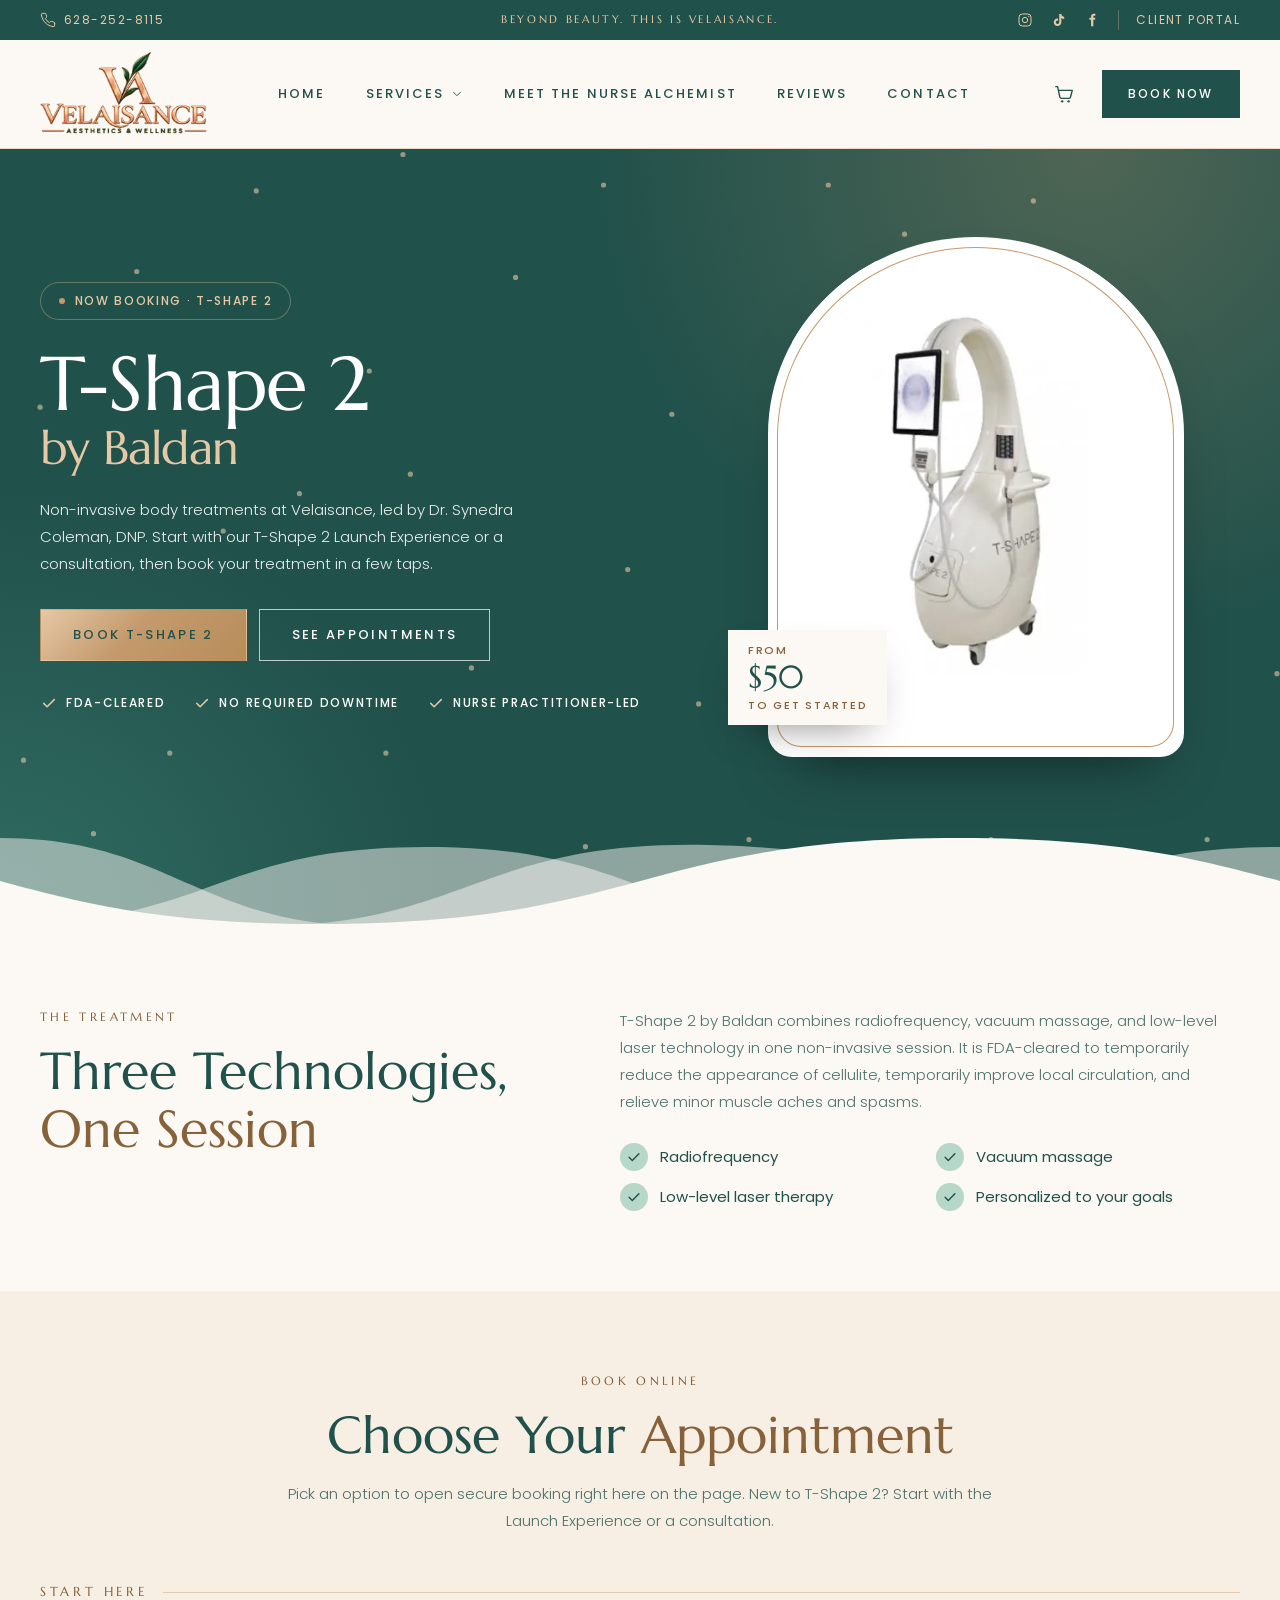
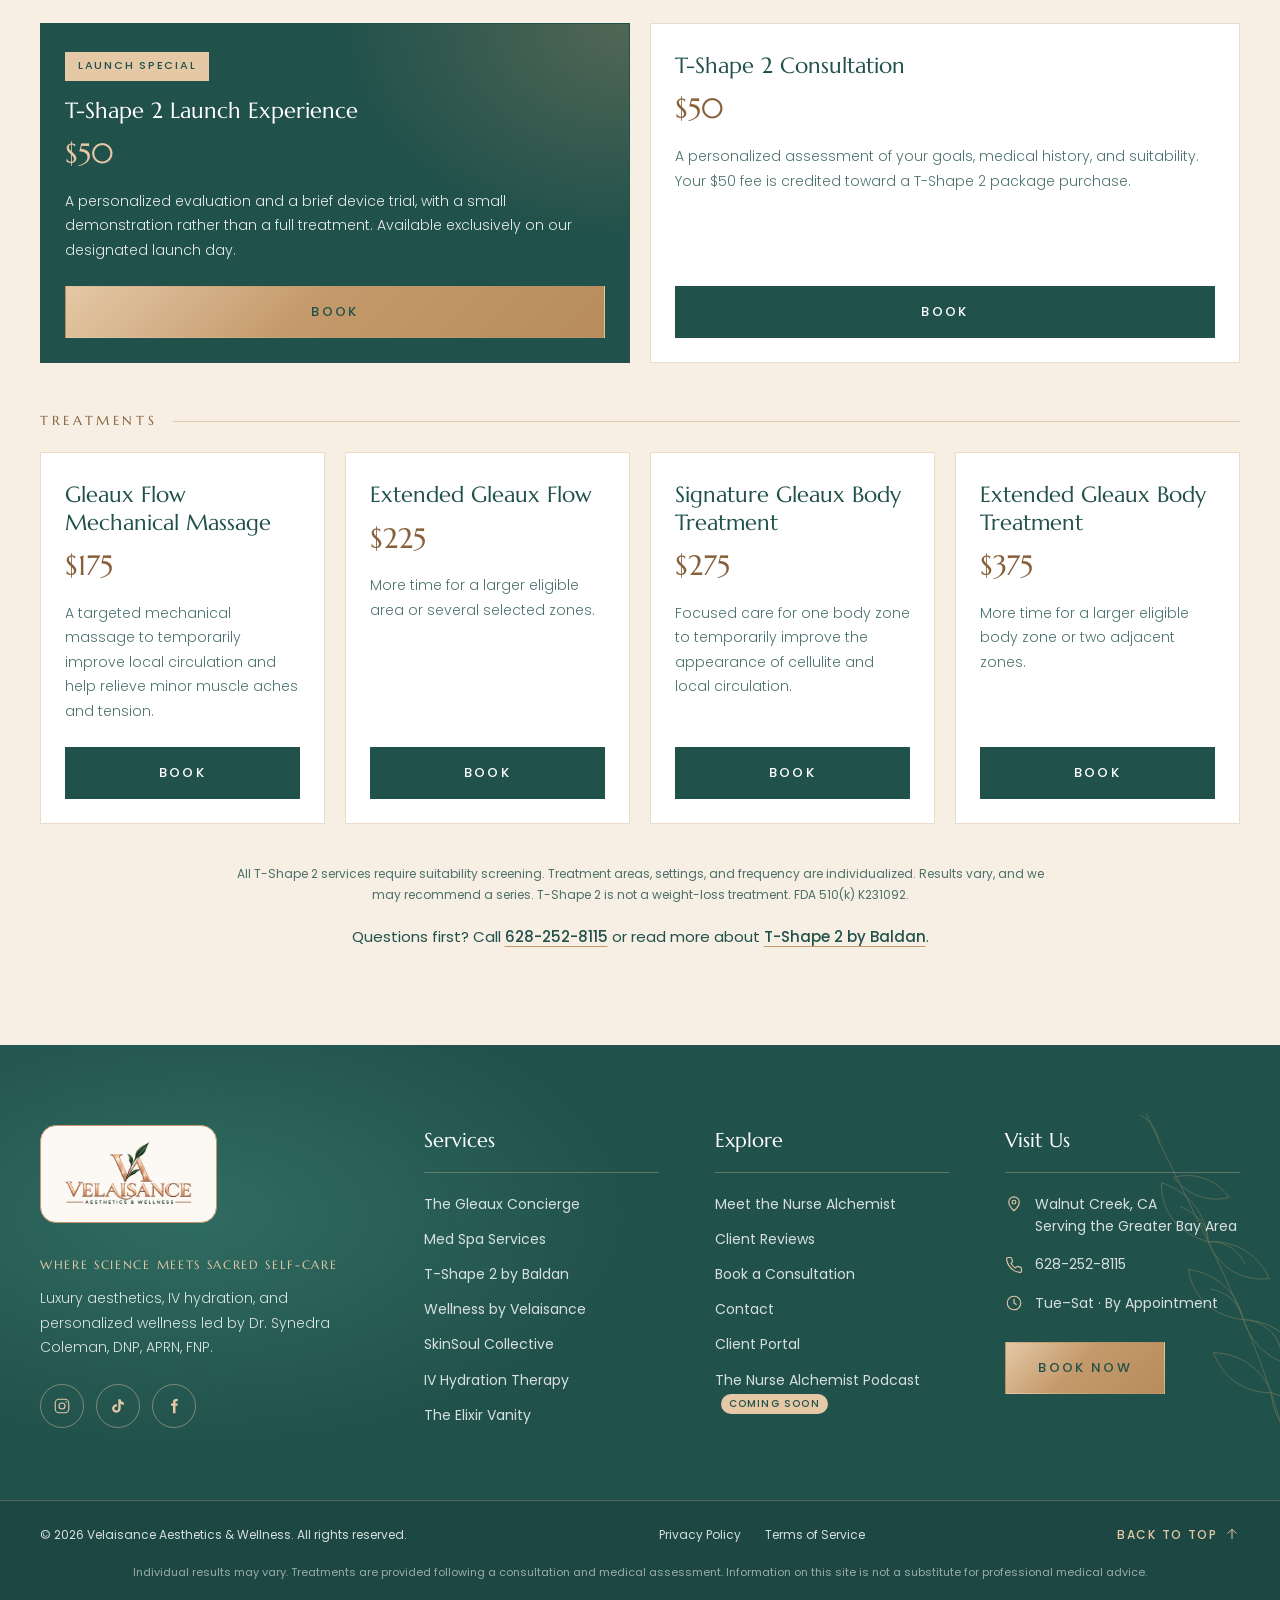
==== t-shape/index.html @ b97c208b "Update" ====
<!DOCTYPE html>
<html lang="en">
<head>
    <meta charset="UTF-8">
    <meta name="viewport" content="width=device-width, initial-scale=1.0">
    <title>Book T-Shape 2 by Baldan | Velaisance Aesthetics &amp; Wellness</title>
    <meta name="description" content="Book T-Shape 2 by Baldan at Velaisance in Walnut Creek: consultations, the T-Shape 2 Launch Experience, and Gleaux body treatments, with secure online booking.">
    <link rel="icon" type="image/png" href="../images/brand/velaisance-monogram.png">

    <!-- Link preview card. Image + URL must be absolute; update the base URL
         when the site moves to velaisance.com (this page: /t-shape/). -->
    <meta property="og:type" content="website">
    <meta property="og:site_name" content="Velaisance Aesthetics &amp; Wellness">
    <meta property="og:title" content="Book T-Shape 2 by Baldan | Velaisance">
    <meta property="og:description" content="Book T-Shape 2 by Baldan at Velaisance in Walnut Creek: consultations, the T-Shape 2 Launch Experience, and Gleaux body treatments, with secure online booking.">
    <meta property="og:url" content="https://mfebres0919.github.io/Velaisance-Aesthetics-Wellness/t-shape/">
    <meta property="og:image" content="https://mfebres0919.github.io/Velaisance-Aesthetics-Wellness/images/brand/velaisance-share-v3.jpg">
    <meta property="og:image:type" content="image/jpeg">
    <meta property="og:image:width" content="1200">
    <meta property="og:image:height" content="630">
    <meta property="og:image:alt" content="Velaisance Aesthetics &amp; Wellness">
    <meta name="twitter:card" content="summary_large_image">
    <meta name="twitter:title" content="Book T-Shape 2 by Baldan | Velaisance">
    <meta name="twitter:description" content="Book T-Shape 2 by Baldan at Velaisance in Walnut Creek: consultations, the T-Shape 2 Launch Experience, and Gleaux body treatments, with secure online booking.">
    <meta name="twitter:image" content="https://mfebres0919.github.io/Velaisance-Aesthetics-Wellness/images/brand/velaisance-share-v3.jpg">

    <link rel="preload" href="../fonts/marcellus-latin-400-normal.woff2" as="font" type="font/woff2" crossorigin>
    <link rel="preload" href="../fonts/poppins-v24-latin-regular.woff2" as="font" type="font/woff2" crossorigin>

    <link rel="stylesheet" href="../css/global.css">
    <link rel="stylesheet" href="../css/t-shape.css">

    <script src="../javascript/vendor/lenis.min.js" defer></script>
    <script src="../javascript/smooth-scroll.js" defer></script>
    <script src="../javascript/global.js" defer></script>
</head>
<body>
    <a class="skip-link" href="#main">Skip to content</a>

    <!-- ============ Top Bar ============ -->
    <div class="top-bar" role="region" aria-label="Contact and social links">
        <div class="top-bar__inner container">
            <a class="top-bar__phone" href="tel:+16282528115">
                <svg aria-hidden="true" viewBox="0 0 24 24" width="16" height="16"><path fill="none" stroke="currentColor" stroke-width="1.5" stroke-linecap="round" stroke-linejoin="round" d="M22 16.9v3a2 2 0 0 1-2.2 2 19.8 19.8 0 0 1-8.6-3.1 19.5 19.5 0 0 1-6-6A19.8 19.8 0 0 1 2.1 4.2 2 2 0 0 1 4.1 2h3a2 2 0 0 1 2 1.7c.1 1 .4 1.9.7 2.8a2 2 0 0 1-.5 2.1L8 9.9a16 16 0 0 0 6 6l1.3-1.3a2 2 0 0 1 2.1-.4c.9.3 1.8.6 2.8.7a2 2 0 0 1 1.7 2z"/></svg>
                628-252-8115
            </a>
            <div class="top-bar__messages" aria-live="polite">
                <p class="top-bar__message is-active">Beyond Beauty. This Is Velaisance.</p>
                <p class="top-bar__message"><a href="../index.html#newsletter">&#10022; The Nurse Alchemist Podcast &mdash; Coming Soon. Get Notified &rarr;</a></p>
            </div>
            <div class="top-bar__links">
                <a class="top-bar__social" href="https://www.instagram.com/">
                    <svg aria-hidden="true" viewBox="0 0 24 24" width="16" height="16"><rect x="3" y="3" width="18" height="18" rx="5" fill="none" stroke="currentColor" stroke-width="1.5"/><circle cx="12" cy="12" r="4" fill="none" stroke="currentColor" stroke-width="1.5"/><circle cx="17.5" cy="6.5" r="1" fill="currentColor"/></svg>
                <span class="visually-hidden">Velaisance on Instagram</span></a>
                <a class="top-bar__social" href="https://www.tiktok.com/">
                    <svg aria-hidden="true" viewBox="0 0 24 24" width="16" height="16"><path fill="currentColor" d="M16.6 5.8A4.3 4.3 0 0 1 15.5 3h-3.1v12.4a2.6 2.6 0 1 1-2.6-2.6c.3 0 .5 0 .8.1V9.7a5.7 5.7 0 1 0 4.9 5.7V9.1a7.3 7.3 0 0 0 4.3 1.4V7.4a4.3 4.3 0 0 1-3.2-1.6z"/></svg>
                <span class="visually-hidden">Velaisance on TikTok</span></a>
                <a class="top-bar__social" href="https://www.facebook.com/">
                    <svg aria-hidden="true" viewBox="0 0 24 24" width="16" height="16"><path fill="currentColor" d="M14 8.5V6.8c0-.8.2-1.3 1.4-1.3H17V2.6a21 21 0 0 0-2.4-.1C12.2 2.5 10.6 4 10.6 6.6v1.9H8v3.2h2.6V21.5H14v-9.8h2.6l.4-3.2z"/></svg>
                <span class="visually-hidden">Velaisance on Facebook</span></a>
                <a class="top-bar__portal" href="../index.html#client-portal">Client Portal</a>
            </div>
        </div>
    </div>

    <!-- ============ Header / Navigation ============ -->
    <header class="site-header" id="site-header">
        <div class="site-header__inner container">
            <a class="site-header__logo" href="../index.html">
                <picture>
                    <source srcset="../images/brand/velaisance-logo-header-m.webp 240w, ../images/brand/velaisance-logo-header.webp 400w" sizes="(min-width: 1100px) 10.5rem, 8rem" type="image/webp">
                    <img src="../images/brand/velaisance-logo-header.png" srcset="../images/brand/velaisance-logo-header-m.png 240w, ../images/brand/velaisance-logo-header.png 400w" sizes="(min-width: 1100px) 10.5rem, 8rem" alt="Velaisance Aesthetics &amp; Wellness" width="400" height="202" decoding="async" fetchpriority="high">
                </picture>
            <span class="visually-hidden">Velaisance Aesthetics &amp; Wellness home</span></a>

            <nav class="site-nav" id="site-nav" aria-label="Main" data-lenis-prevent>
                <ul class="site-nav__list">
                    <li><a class="site-nav__link" href="../index.html#hero" data-section="hero">Home</a></li>
                    <li class="site-nav__item--dropdown">
                        <button class="site-nav__link site-nav__toggle is-current" type="button" data-section="services" aria-expanded="false" aria-controls="services-menu">
                            Services
                            <svg aria-hidden="true" viewBox="0 0 24 24" width="14" height="14"><path fill="none" stroke="currentColor" stroke-width="1.5" stroke-linecap="round" stroke-linejoin="round" d="m6 9 6 6 6-6"/></svg>
                        </button>
                        <ul class="site-nav__dropdown" id="services-menu">
                            <li><a href="../html/service-gleaux-concierge.html">The Gleaux Concierge</a></li>
                            <li><a href="../html/service-med-spa.html">Med Spa Services</a></li>
                            <li><a href="../html/service-t-shape-2.html">T-Shape 2 by Baldan</a></li>
                            <li><a href="../html/service-wellness.html">Wellness by Velaisance</a></li>
                            <li><a href="../html/service-skinsoul.html">SkinSoul Collective</a></li>
                            <li><a href="../html/service-iv-hydration.html">IV Hydration Therapy</a></li>
                            <li><a href="../html/service-elixir-vanity.html">The Elixir Vanity</a></li>
                        </ul>
                    </li>
                    <li><a class="site-nav__link" href="../html/about.html" data-section="about">Meet the Nurse Alchemist</a></li>
                    <li><a class="site-nav__link" href="../html/reviews.html" data-section="reviews">Reviews</a></li>
                    <li><a class="site-nav__link" href="../html/contact.html" data-section="contact">Contact</a></li>
                </ul>
                <div class="site-nav__mobile-extras">
                    <a class="button button--emerald" href="https://book.prospyrmed.com/b212a09e-7ece-4e34-8ebd-a9736c8141d9/select-service?workspaceId=25875597-275b-4d12-b427-3f18097b015f&amp;locationId=57bc5251-1073-4fe5-9a47-7d9fa82c98e7&amp;categoryId=2fb22a71-de3f-44af-840c-d936cde6c6e3" target="_blank" rel="noopener" data-booking>Book a Consultation</a>
                    <a class="site-nav__mobile-phone" href="tel:+16282528115">Call 628-252-8115</a>
                </div>
            </nav>

            <div class="site-header__actions">
                <a class="site-header__icon" href="../html/shop.html">
                    <svg aria-hidden="true" viewBox="0 0 24 24" width="22" height="22"><path fill="none" stroke="currentColor" stroke-width="1.5" stroke-linecap="round" stroke-linejoin="round" d="M3 4h2l2.4 11.2a2 2 0 0 0 2 1.6h7.7a2 2 0 0 0 2-1.5L21 8H6.2"/><circle cx="10" cy="20" r="1.3" fill="currentColor"/><circle cx="17" cy="20" r="1.3" fill="currentColor"/></svg>
                <span class="visually-hidden">Shop The Elixir Vanity</span></a>
                <a class="button button--emerald site-header__book" href="https://book.prospyrmed.com/b212a09e-7ece-4e34-8ebd-a9736c8141d9/select-service?workspaceId=25875597-275b-4d12-b427-3f18097b015f&amp;locationId=57bc5251-1073-4fe5-9a47-7d9fa82c98e7&amp;categoryId=2fb22a71-de3f-44af-840c-d936cde6c6e3" target="_blank" rel="noopener" data-booking>Book Now</a>
                <button class="site-header__menu-toggle" type="button" aria-expanded="false" aria-controls="site-nav" aria-label="Open menu">
                    <span></span><span></span><span></span>
                </button>
            </div>
        </div>
    </header>

    <main id="main">
        <!-- ============ Hero ============ -->
        <section class="ts-hero" aria-labelledby="ts-hero-title">
            <span class="particles particles--light" aria-hidden="true"></span>
            <div class="container ts-hero__inner">
                <div class="ts-hero__copy">
                    <p class="badge"><span class="badge__dot" aria-hidden="true"></span>Now Booking &middot; T-Shape 2</p>
                    <h1 class="ts-hero__title" id="ts-hero-title">T-Shape 2 <em>by Baldan</em></h1>
                    <p class="ts-hero__lead">Non-invasive body treatments at Velaisance, led by Dr.&nbsp;Synedra Coleman, DNP. Start with our T-Shape 2 Launch Experience or a consultation, then book your treatment in a few taps.</p>
                    <div class="ts-hero__actions">
                        <a class="button button--primary button--bounce" href="https://book.prospyrmed.com/b212a09e-7ece-4e34-8ebd-a9736c8141d9/select-service?workspaceId=25875597-275b-4d12-b427-3f18097b015f&amp;locationId=57bc5251-1073-4fe5-9a47-7d9fa82c98e7&amp;categoryId=2fb22a71-de3f-44af-840c-d936cde6c6e3" target="_blank" rel="noopener" data-booking>Book T-Shape 2</a>
                        <a class="button button--ghost" href="#book">See Appointments</a>
                    </div>
                    <ul class="ts-hero__points">
                        <li><svg aria-hidden="true" viewBox="0 0 24 24" width="18" height="18"><path d="m5 12.5 4.5 4.5L19 7.5"/></svg>FDA-cleared</li>
                        <li><svg aria-hidden="true" viewBox="0 0 24 24" width="18" height="18"><path d="m5 12.5 4.5 4.5L19 7.5"/></svg>No required downtime</li>
                        <li><svg aria-hidden="true" viewBox="0 0 24 24" width="18" height="18"><path d="m5 12.5 4.5 4.5L19 7.5"/></svg>Nurse practitioner-led</li>
                    </ul>
                </div>

                <div class="ts-hero__visual">
                    <div class="ts-hero__frame">
                        <picture>
                            <source srcset="../images/services/service-t-shape-2-m.webp 480w, ../images/services/service-t-shape-2.webp 554w" sizes="(min-width: 1024px) 26rem, 80vw" type="image/webp">
                            <img src="../images/services/service-t-shape-2.jpg" srcset="../images/services/service-t-shape-2-m.jpg 480w, ../images/services/service-t-shape-2.jpg 554w" sizes="(min-width: 1024px) 26rem, 80vw" alt="The T-Shape 2 by Baldan treatment device" width="554" height="692" fetchpriority="high">
                        </picture>
                    </div>
                    <p class="ts-hero__chip"><span>From</span> $50 <small>to get started</small></p>
                </div>
            </div>
            <div class="section-divider section-divider--banner" aria-hidden="true">
                <svg viewBox="0 0 1000 100" preserveAspectRatio="none" width="1000" height="100"><g fill="currentColor"><path d="M0 1v99c134.3 0 153.7-99 296-99H0Z" opacity=".5"/><path d="M1000 4v86C833.3 90 833.3 3.6 666.7 3.6S500 90 333.3 90 166.7 4 0 4h1000Z" opacity=".5"/><path d="M617 1v86C372 119 384 1 196 1h421Z" opacity=".5"/><path d="M1000 0H0v52C62.5 28 125 4 250 4c250 0 250 96 500 96 125 0 187.5-24 250-48V0Z"/></g></svg>
            </div>
        </section>

        <!-- ============ Overview (kept short on purpose) ============ -->
        <section class="ts-about" aria-labelledby="ts-about-title">
            <div class="container ts-about__inner">
                <div>
                    <p class="eyebrow ts-eyebrow">The Treatment</p>
                    <h2 class="section-title" id="ts-about-title">Three Technologies, <em>One Session</em></h2>
                </div>
                <div>
                    <p class="section-intro">T-Shape 2 by Baldan combines radiofrequency, vacuum massage, and low-level laser technology in one non-invasive session. It is FDA-cleared to temporarily reduce the appearance of cellulite, temporarily improve local circulation, and relieve minor muscle aches and spasms.</p>
                    <ul class="ts-checks">
                        <li><svg aria-hidden="true" viewBox="0 0 24 24" width="18" height="18"><path d="m5 12.5 4.5 4.5L19 7.5"/></svg>Radiofrequency</li>
                        <li><svg aria-hidden="true" viewBox="0 0 24 24" width="18" height="18"><path d="m5 12.5 4.5 4.5L19 7.5"/></svg>Vacuum massage</li>
                        <li><svg aria-hidden="true" viewBox="0 0 24 24" width="18" height="18"><path d="m5 12.5 4.5 4.5L19 7.5"/></svg>Low-level laser therapy</li>
                        <li><svg aria-hidden="true" viewBox="0 0 24 24" width="18" height="18"><path d="m5 12.5 4.5 4.5L19 7.5"/></svg>Personalized to your goals</li>
                    </ul>
                </div>
            </div>
        </section>

        <!-- ============ Booking ============
             Prices and wording come from her Prospyr T-Shape 2 booking page
             (checked Oct 31, 2026). If she changes them there, update here. -->
        <section class="ts-book" id="book" aria-labelledby="ts-book-title">
            <div class="container">
                <div class="ts-book__head">
                    <p class="eyebrow ts-eyebrow">Book Online</p>
                    <h2 class="section-title" id="ts-book-title">Choose Your <em>Appointment</em></h2>
                    <p class="section-intro">Pick an option to open secure booking right here on the page. New to T-Shape 2? Start with the Launch Experience or a consultation.</p>
                </div>

                <p class="ts-book__group">Start Here</p>
                <ul class="ts-options ts-options--two">
                    <li class="ts-option ts-option--feature">
                        <p class="ts-option__flag">Launch Special</p>
                        <h3 class="ts-option__name">T-Shape 2 Launch Experience</h3>
                        <p class="ts-option__price">$50</p>
                        <p class="ts-option__text">A personalized evaluation and a brief device trial, with a small demonstration rather than a full treatment. Available exclusively on our designated launch day.</p>
                        <a class="button button--primary ts-option__btn" href="https://book.prospyrmed.com/b212a09e-7ece-4e34-8ebd-a9736c8141d9/select-service?workspaceId=25875597-275b-4d12-b427-3f18097b015f&amp;locationId=57bc5251-1073-4fe5-9a47-7d9fa82c98e7&amp;categoryId=2fb22a71-de3f-44af-840c-d936cde6c6e3" target="_blank" rel="noopener" data-booking>Book<span class="visually-hidden"> T-Shape 2 Launch Experience</span></a>
                    </li>
                    <li class="ts-option">
                        <h3 class="ts-option__name">T-Shape 2 Consultation</h3>
                        <p class="ts-option__price">$50</p>
                        <p class="ts-option__text">A personalized assessment of your goals, medical history, and suitability. Your $50 fee is credited toward a T-Shape 2 package purchase.</p>
                        <a class="button button--emerald ts-option__btn" href="https://book.prospyrmed.com/b212a09e-7ece-4e34-8ebd-a9736c8141d9/select-service?workspaceId=25875597-275b-4d12-b427-3f18097b015f&amp;locationId=57bc5251-1073-4fe5-9a47-7d9fa82c98e7&amp;categoryId=2fb22a71-de3f-44af-840c-d936cde6c6e3" target="_blank" rel="noopener" data-booking>Book<span class="visually-hidden"> T-Shape 2 Consultation</span></a>
                    </li>
                </ul>

                <p class="ts-book__group">Treatments</p>
                <ul class="ts-options">
                    <li class="ts-option">
                        <h3 class="ts-option__name">Gleaux Flow Mechanical Massage</h3>
                        <p class="ts-option__price">$175</p>
                        <p class="ts-option__text">A targeted mechanical massage to temporarily improve local circulation and help relieve minor muscle aches and tension.</p>
                        <a class="button button--emerald ts-option__btn" href="https://book.prospyrmed.com/b212a09e-7ece-4e34-8ebd-a9736c8141d9/select-service?workspaceId=25875597-275b-4d12-b427-3f18097b015f&amp;locationId=57bc5251-1073-4fe5-9a47-7d9fa82c98e7&amp;categoryId=2fb22a71-de3f-44af-840c-d936cde6c6e3" target="_blank" rel="noopener" data-booking>Book<span class="visually-hidden"> Gleaux Flow Mechanical Massage</span></a>
                    </li>
                    <li class="ts-option">
                        <h3 class="ts-option__name">Extended Gleaux Flow</h3>
                        <p class="ts-option__price">$225</p>
                        <p class="ts-option__text">More time for a larger eligible area or several selected zones.</p>
                        <a class="button button--emerald ts-option__btn" href="https://book.prospyrmed.com/b212a09e-7ece-4e34-8ebd-a9736c8141d9/select-service?workspaceId=25875597-275b-4d12-b427-3f18097b015f&amp;locationId=57bc5251-1073-4fe5-9a47-7d9fa82c98e7&amp;categoryId=2fb22a71-de3f-44af-840c-d936cde6c6e3" target="_blank" rel="noopener" data-booking>Book<span class="visually-hidden"> Extended Gleaux Flow</span></a>
                    </li>
                    <li class="ts-option">
                        <h3 class="ts-option__name">Signature Gleaux Body Treatment</h3>
                        <p class="ts-option__price">$275</p>
                        <p class="ts-option__text">Focused care for one body zone to temporarily improve the appearance of cellulite and local circulation.</p>
                        <a class="button button--emerald ts-option__btn" href="https://book.prospyrmed.com/b212a09e-7ece-4e34-8ebd-a9736c8141d9/select-service?workspaceId=25875597-275b-4d12-b427-3f18097b015f&amp;locationId=57bc5251-1073-4fe5-9a47-7d9fa82c98e7&amp;categoryId=2fb22a71-de3f-44af-840c-d936cde6c6e3" target="_blank" rel="noopener" data-booking>Book<span class="visually-hidden"> Signature Gleaux Body Treatment</span></a>
                    </li>
                    <li class="ts-option">
                        <h3 class="ts-option__name">Extended Gleaux Body Treatment</h3>
                        <p class="ts-option__price">$375</p>
                        <p class="ts-option__text">More time for a larger eligible body zone or two adjacent zones.</p>
                        <a class="button button--emerald ts-option__btn" href="https://book.prospyrmed.com/b212a09e-7ece-4e34-8ebd-a9736c8141d9/select-service?workspaceId=25875597-275b-4d12-b427-3f18097b015f&amp;locationId=57bc5251-1073-4fe5-9a47-7d9fa82c98e7&amp;categoryId=2fb22a71-de3f-44af-840c-d936cde6c6e3" target="_blank" rel="noopener" data-booking>Book<span class="visually-hidden"> Extended Gleaux Body Treatment</span></a>
                    </li>
                </ul>

                <p class="ts-fineprint">All T-Shape 2 services require suitability screening. Treatment areas, settings, and frequency are individualized. Results vary, and we may recommend a series. T-Shape 2 is not a weight-loss treatment. FDA 510(k) K231092.</p>

                <p class="ts-book__call">Questions first? Call <a href="tel:+16282528115">628-252-8115</a> or read more about <a href="../html/service-t-shape-2.html">T-Shape 2 by Baldan</a>.</p>
            </div>
        </section>
    </main>

    <!-- ============ Footer ============ -->
    <footer class="site-footer">

        <div class="site-footer__inner container">
            <div class="site-footer__brand">
                <a class="site-footer__logo" href="../index.html">
                    <picture>
                        <source srcset="../images/brand/velaisance-logo.webp" type="image/webp">
                        <img src="../images/brand/velaisance-logo.png" alt="Velaisance Aesthetics &amp; Wellness" width="360" height="182" loading="lazy" decoding="async">
                    </picture>
                <span class="visually-hidden">Velaisance Aesthetics &amp; Wellness home</span></a>
                <p class="site-footer__tagline">Where Science Meets Sacred Self-Care</p>
                <p class="site-footer__about">
                    Luxury aesthetics, IV hydration, and personalized wellness led by Dr.&nbsp;Synedra Coleman, DNP, APRN, FNP.
                </p>
                <ul class="site-footer__social" aria-label="Social media">
                    <li><a href="https://www.instagram.com/"><svg aria-hidden="true" viewBox="0 0 24 24" width="18" height="18"><rect x="3" y="3" width="18" height="18" rx="5" fill="none" stroke="currentColor" stroke-width="1.5"/><circle cx="12" cy="12" r="4" fill="none" stroke="currentColor" stroke-width="1.5"/><circle cx="17.5" cy="6.5" r="1" fill="currentColor"/></svg><span class="visually-hidden">Velaisance on Instagram</span></a></li>
                    <li><a href="https://www.tiktok.com/"><svg aria-hidden="true" viewBox="0 0 24 24" width="18" height="18"><path fill="currentColor" d="M16.6 5.8A4.3 4.3 0 0 1 15.5 3h-3.1v12.4a2.6 2.6 0 1 1-2.6-2.6c.3 0 .5 0 .8.1V9.7a5.7 5.7 0 1 0 4.9 5.7V9.1a7.3 7.3 0 0 0 4.3 1.4V7.4a4.3 4.3 0 0 1-3.2-1.6z"/></svg><span class="visually-hidden">Velaisance on TikTok</span></a></li>
                    <li><a href="https://www.facebook.com/"><svg aria-hidden="true" viewBox="0 0 24 24" width="18" height="18"><path fill="currentColor" d="M14 8.5V6.8c0-.8.2-1.3 1.4-1.3H17V2.6a21 21 0 0 0-2.4-.1C12.2 2.5 10.6 4 10.6 6.6v1.9H8v3.2h2.6V21.5H14v-9.8h2.6l.4-3.2z"/></svg><span class="visually-hidden">Velaisance on Facebook</span></a></li>
                </ul>
            </div>

            <nav class="site-footer__col" aria-label="Services">
                <h2 class="site-footer__heading">Services</h2>
                <ul class="site-footer__links">
                    <li><a href="../html/service-gleaux-concierge.html">The Gleaux Concierge</a></li>
                    <li><a href="../html/service-med-spa.html">Med Spa Services</a></li>
                            <li><a href="../html/service-t-shape-2.html">T-Shape 2 by Baldan</a></li>
                    <li><a href="../html/service-wellness.html">Wellness by Velaisance</a></li>
                    <li><a href="../html/service-skinsoul.html">SkinSoul Collective</a></li>
                    <li><a href="../html/service-iv-hydration.html">IV Hydration Therapy</a></li>
                    <li><a href="../html/service-elixir-vanity.html">The Elixir Vanity</a></li>
                </ul>
            </nav>

            <nav class="site-footer__col" aria-label="Explore">
                <h2 class="site-footer__heading">Explore</h2>
                <ul class="site-footer__links">
                    <li><a href="../html/about.html">Meet the Nurse Alchemist</a></li>
                    <li><a href="../html/reviews.html">Client Reviews</a></li>
                    <li><a href="https://book.prospyrmed.com/b212a09e-7ece-4e34-8ebd-a9736c8141d9/select-service?workspaceId=25875597-275b-4d12-b427-3f18097b015f&amp;locationId=57bc5251-1073-4fe5-9a47-7d9fa82c98e7&amp;categoryId=2fb22a71-de3f-44af-840c-d936cde6c6e3" target="_blank" rel="noopener" data-booking>Book a Consultation</a></li>
                    <li><a href="../html/contact.html">Contact</a></li>
                    <li><a href="../index.html#client-portal">Client Portal</a></li>
                    <li><span class="site-footer__soon">The Nurse Alchemist Podcast <em>Coming Soon</em></span></li>
                </ul>
            </nav>

            <div class="site-footer__col">
                <h2 class="site-footer__heading">Visit Us</h2>
                <ul class="site-footer__contact">
                    <li>
                        <svg aria-hidden="true" viewBox="0 0 24 24" width="18" height="18"><path d="M12 21s-7-6.2-7-11.5a7 7 0 0 1 14 0C19 14.8 12 21 12 21z"/><circle cx="12" cy="9.5" r="2.5"/></svg>
                        <span>Walnut Creek, CA<br>Serving the Greater Bay Area</span>
                    </li>
                    <li>
                        <svg aria-hidden="true" viewBox="0 0 24 24" width="18" height="18"><path d="M22 16.9v3a2 2 0 0 1-2.2 2 19.8 19.8 0 0 1-8.6-3.1 19.5 19.5 0 0 1-6-6A19.8 19.8 0 0 1 2.1 4.2 2 2 0 0 1 4.1 2h3a2 2 0 0 1 2 1.7c.1 1 .4 1.9.7 2.8a2 2 0 0 1-.5 2.1L8 9.9a16 16 0 0 0 6 6l1.3-1.3a2 2 0 0 1 2.1-.4c.9.3 1.8.6 2.8.7a2 2 0 0 1 1.7 2z"/></svg>
                        <a href="tel:+16282528115">628-252-8115</a>
                    </li>
                    <li>
                        <svg aria-hidden="true" viewBox="0 0 24 24" width="18" height="18"><circle cx="12" cy="12" r="9"/><path d="M12 7v5l3 2"/></svg>
                        <!-- PLACEHOLDER hours: confirm with client -->
                        <span>Tue&ndash;Sat &middot; By Appointment</span>
                    </li>
                </ul>
                <a class="button button--primary site-footer__book" href="https://book.prospyrmed.com/b212a09e-7ece-4e34-8ebd-a9736c8141d9/select-service?workspaceId=25875597-275b-4d12-b427-3f18097b015f&amp;locationId=57bc5251-1073-4fe5-9a47-7d9fa82c98e7&amp;categoryId=2fb22a71-de3f-44af-840c-d936cde6c6e3" target="_blank" rel="noopener" data-booking>Book Now</a>
            </div>
        </div>

        <div class="site-footer__bottom">
            <div class="site-footer__bottom-inner container">
                <p>&copy; <span id="footer-year">2026</span> Velaisance Aesthetics &amp; Wellness. All rights reserved.</p>
                <ul class="site-footer__legal">
                    <li><a href="../index.html#privacy">Privacy Policy</a></li>
                    <li><a href="../index.html#terms">Terms of Service</a></li>
                </ul>
                <a class="site-footer__top" href="#main">
                    Back to Top
                    <svg aria-hidden="true" viewBox="0 0 24 24" width="16" height="16"><path d="M12 19V5M6 11l6-6 6 6"/></svg>
                </a>
            </div>
            <p class="site-footer__disclaimer container">
                Individual results may vary. Treatments are provided following a consultation and medical assessment. Information on this site is not a substitute for professional medical advice.
            </p>
        </div>
    </footer>

    <!-- Back to top: appears after the first screen; the ring fills as you scroll (global.js) -->
    <button class="to-top" id="to-top" type="button" aria-label="Back to top">
        <svg class="to-top__ring" viewBox="0 0 36 36" aria-hidden="true">
            <circle class="to-top__track" cx="18" cy="18" r="16.5" pathLength="100"/>
            <circle class="to-top__fill" cx="18" cy="18" r="16.5" pathLength="100"/>
        </svg>
        <svg class="to-top__arrow" viewBox="0 0 24 24" width="20" height="20" aria-hidden="true"><path d="M12 19V5M5 12l7-7 7 7"/></svg>
    </button>

    <!-- ============ Booking modal (Prospyr) ============
         Every [data-booking] link opens this. The iframe only loads on first open.
         Without JavaScript, the links fall back to opening Prospyr in a new tab. -->
    <dialog class="booking-modal" id="booking-modal" aria-labelledby="booking-modal-title">
        <div class="booking-modal__panel">
            <header class="booking-modal__header">
                <div class="booking-modal__brand">
                    <picture><source srcset="../images/brand/velaisance-monogram-80.webp" type="image/webp"><img src="../images/brand/velaisance-monogram-80.png" alt="" width="40" height="38" loading="lazy" decoding="async"></picture>
                    <div>
                        <h2 class="booking-modal__title" id="booking-modal-title">Book T-Shape 2</h2>
                        <p class="booking-modal__subtitle">Secure online booking &middot; Velaisance Aesthetics &amp; Wellness</p>
                    </div>
                </div>
                <div class="booking-modal__actions">
                    <a class="booking-modal__newtab" href="https://book.prospyrmed.com/b212a09e-7ece-4e34-8ebd-a9736c8141d9/select-service?workspaceId=25875597-275b-4d12-b427-3f18097b015f&amp;locationId=57bc5251-1073-4fe5-9a47-7d9fa82c98e7&amp;categoryId=2fb22a71-de3f-44af-840c-d936cde6c6e3" target="_blank" rel="noopener">
                        Open in new tab
                        <svg aria-hidden="true" viewBox="0 0 24 24" width="14" height="14"><path d="M7 17 17 7M9 7h8v8"/></svg>
                    </a>
                    <button class="booking-modal__close" type="button" aria-label="Close booking">
                        <svg aria-hidden="true" viewBox="0 0 24 24" width="20" height="20"><path d="M6 6l12 12M18 6 6 18"/></svg>
                    </button>
                </div>
            </header>

            <div class="booking-modal__body">
                <div class="booking-modal__loader" aria-hidden="true">
                    <span class="booking-modal__spinner"></span>
                    <p>Loading available appointments&hellip;</p>
                </div>
                <iframe class="booking-modal__frame" title="Book a T-Shape 2 appointment with Velaisance" data-src="https://book.prospyrmed.com/b212a09e-7ece-4e34-8ebd-a9736c8141d9/select-service?workspaceId=25875597-275b-4d12-b427-3f18097b015f&amp;locationId=57bc5251-1073-4fe5-9a47-7d9fa82c98e7&amp;categoryId=2fb22a71-de3f-44af-840c-d936cde6c6e3" allow="payment" loading="lazy"></iframe>
            </div>
        </div>
    </dialog>




    
</body>
</html>
---- css/global.css ----
/* ==========================================================================
   Fonts (self-hosted)
   ========================================================================== */
@font-face {
    font-family: "Marcellus";
    src: url("../fonts/marcellus-latin-400-normal.woff2") format("woff2");
    font-weight: 400;
    font-style: normal;
    font-display: swap;
}
@font-face {
    font-family: "Poppins";
    src: url("../fonts/poppins-v24-latin-300.woff2") format("woff2");
    font-weight: 300;
    font-style: normal;
    font-display: swap;
}
@font-face {
    font-family: "Poppins";
    src: url("../fonts/poppins-v24-latin-regular.woff2") format("woff2");
    font-weight: 400;
    font-style: normal;
    font-display: swap;
}
@font-face {
    font-family: "Poppins";
    src: url("../fonts/poppins-v24-latin-500.woff2") format("woff2");
    font-weight: 500;
    font-style: normal;
    font-display: swap;
}

/* ==========================================================================
   Variables
   ========================================================================== */
:root {
    /* Rose gold palette (brand)
       Logo-matched alternative if she prefers: #CB8E70 / #EEC9B4 / #B47358 */
    --rose-gold: #C49A6C;
    --rose-gold-light: #E5C8A6;
    --rose-gold-deep: #B88D5B;
    --rose-gold-text: #86613A; /* deeper gold for small text on cream (5.3:1 contrast) */

    /* Emerald palette (brand) */
    --emerald: #21514B;
    --emerald-mid: #36776B;
    --emerald-mist: #B7D7C9;
    --emerald-night: #21514B; /* alias of --emerald so every dark surface stays on-brand */

    /* Neutrals: light tints of the brand rose gold and emerald */
    --ivory: #FCF8F4;
    --cream: #F7EFE4;
    --ink: #21514B;
    --ink-soft: rgba(33, 81, 75, .8);
    --white: #FFFFFF;

    --font-display: "Marcellus", "Trajan Pro", Optima, Georgia, serif;
    --font-body: "Poppins", "Avenir Next", "Segoe UI", Helvetica, Arial, sans-serif;

    --container: 1280px;
    --gutter: 1.25rem;
    --header-height: 5.25rem;
    --top-bar-height: 2.5rem;
    --ease: cubic-bezier(.22, .61, .36, 1);
}

@media (min-width: 1100px) {
    :root {
        --gutter: 2.5rem;
        --header-height: 6.75rem;
    }
}

/* ==========================================================================
   Reset & base
   ========================================================================== */
*,
*::before,
*::after {
    box-sizing: border-box;
}

* {
    margin: 0;
    padding: 0;
}

html {
    -webkit-text-size-adjust: 100%;
    scroll-behavior: smooth;
    scroll-padding-top: var(--header-height);
}

/* Lenis does its own smoothing; CSS smooth scroll on top would fight it */
html.lenis.lenis-smooth {
    scroll-behavior: auto;
}

body {
    font-family: var(--font-body);
    font-size: 1rem;
    line-height: 1.6;
    color: var(--ink);
    background-color: var(--ivory);
    -webkit-font-smoothing: antialiased;
}

/* Lock page scroll on <html> (not <body>) so the sticky header stays put */
html.is-menu-open {
    overflow: hidden;
}

img,
picture,
svg {
    display: block;
    max-width: 100%;
}

img {
    height: auto;
}

a {
    color: inherit;
    text-decoration: none;
}

button {
    font: inherit;
    color: inherit;
    background: none;
    border: 0;
    cursor: pointer;
}

ul {
    list-style: none;
}

:focus-visible {
    outline: 2px solid var(--rose-gold);
    outline-offset: 3px;
}

.container {
    width: 100%;
    max-width: var(--container);
    margin-inline: auto;
    padding-inline: var(--gutter);
}

.visually-hidden {
    position: absolute;
    width: 1px;
    height: 1px;
    margin: -1px;
    padding: 0;
    overflow: hidden;
    clip: rect(0 0 0 0);
    white-space: nowrap;
    border: 0;
}

.skip-link {
    position: absolute;
    top: -100px;
    left: 1rem;
    z-index: 200;
    padding: .75rem 1.25rem;
    background: var(--emerald);
    color: var(--white);
}

.skip-link:focus {
    top: 1rem;
}

@media (prefers-reduced-motion: reduce) {
    html {
        scroll-behavior: auto;
    }

    *,
    *::before,
    *::after {
        animation-duration: .01ms !important;
        animation-iteration-count: 1 !important;
        transition-duration: .01ms !important;
    }
}

/* ==========================================================================
   Typography
   ========================================================================== */
.eyebrow {
    font-family: var(--font-display);
    font-size: .75rem;
    font-weight: 500;
    letter-spacing: .28em;
    text-transform: uppercase;
}

.section-title {
    font-family: var(--font-display);
    font-size: clamp(2rem, 6vw, 3.25rem);
    font-weight: 400;
    line-height: 1.12;
    color: var(--emerald-night);
    text-wrap: balance;
}

.section-intro {
    font-size: .9375rem;
    font-weight: 300;
    line-height: 1.8;
    color: var(--ink-soft);
    text-wrap: pretty;
}

/* SVG wave dividers between sections (color set with `color`) */
.section-divider {
    position: absolute;
    left: 0;
    right: 0;
    z-index: 1;
    line-height: 0;
    pointer-events: none;
}

.section-divider svg {
    width: 100%;
    height: clamp(2.5rem, 7vw, 6rem);
}

/* Underlined text link with arrow */
.text-link {
    display: inline-flex;
    align-items: center;
    gap: .6rem;
    padding-block: .35rem;
    font-size: .8125rem;
    font-weight: 500;
    letter-spacing: .16em;
    text-transform: uppercase;
    color: var(--emerald);
    background: linear-gradient(var(--rose-gold), var(--rose-gold)) no-repeat left bottom / 0 1px;
    transition: background-size .45s var(--ease), color .3s var(--ease);
}

.text-link svg {
    transition: transform .35s var(--ease);
}

.text-link:hover {
    background-size: 100% 1px;
    color: var(--emerald-night);
}

.text-link:hover svg {
    transform: translateX(.25rem);
}

.text-link--light {
    color: var(--rose-gold-light);
}

.text-link--light:hover {
    color: var(--white);
}

/* ==========================================================================
   Wobbling particles (animated SVG background; place inside an isolated section)
   ========================================================================== */
.particles {
    position: absolute;
    inset: 0;
    z-index: -1;
    background-repeat: no-repeat;
    background-position: center;
    background-size: cover;
    pointer-events: none;
}

.particles--gold {
    background-image: url("../images/patterns/wobbling-particles-gold.svg");
    opacity: .7;
}

/* Lighter rose gold so the dots glow on emerald */
.particles--light {
    background-image: url("../images/patterns/wobbling-particles-light.svg");
    opacity: .6;
}

/* ==========================================================================
   Ink underline (brush-stroke SVG revealed left to right when in view)
   ========================================================================== */
.ink-mark {
    position: relative;
    display: inline-block;
    white-space: nowrap;
}

.ink-mark__line {
    position: absolute;
    left: -2%;
    bottom: -.16em;
    width: 104%;
    height: .26em;
    overflow: visible;
    fill: var(--rose-gold-deep);
    pointer-events: none;
    clip-path: inset(0 100% 0 0);
    transition: clip-path 1.1s var(--ease) .35s;
}

/* On dark backgrounds use the lighter rose gold */
.hero .ink-mark__line,
.about .ink-mark__line,
.final-cta .ink-mark__line {
    fill: var(--rose-gold-light);
}

/* Hero underline waits for the slower hero fade-in to finish */
.hero .ink-mark__line {
    transition-delay: 2.2s;
}

.ink-mark.is-drawn .ink-mark__line {
    clip-path: inset(0 0 0 0);
}

/* ==========================================================================
   Scroll reveal (classes added by global.js, so content stays visible without JS)
   Uses the standalone `translate` property so it never fights a component's own transform.
   ========================================================================== */
.reveal {
    opacity: 0;
    translate: 0 1.75rem;
    transition:
        opacity var(--reveal-duration, 1.1s) var(--ease) var(--reveal-delay, 0s),
        translate var(--reveal-duration, 1.1s) var(--ease) var(--reveal-delay, 0s);
}

.reveal.is-visible {
    opacity: 1;
    translate: 0 0;
}

/* Header elements just fade (no slide). Translate must stay `none` here: any value,
   even 0, turns the header into the containing block for the fixed mobile menu
   and squashes the menu to the header's height. */
.reveal--fade,
.reveal--fade.is-visible {
    translate: none;
}

/* ==========================================================================
   Badge (pill label above headings)
   ========================================================================== */
.badge {
    display: inline-flex;
    align-items: center;
    gap: .6rem;
    padding: .55rem 1.1rem;
    font-size: .75rem;
    font-weight: 500;
    letter-spacing: .14em;
    text-transform: uppercase;
    color: var(--rose-gold-light);
    background-color: rgba(33, 81, 75, .45);
    border: 1px solid rgba(229, 200, 166, .35);
    border-radius: 999px;
    backdrop-filter: blur(8px);
    -webkit-backdrop-filter: blur(8px);
}

.badge__dot {
    width: .4rem;
    height: .4rem;
    border-radius: 50%;
    background-color: var(--rose-gold);
}

.badge--light {
    color: var(--emerald);
    background-color: rgba(255, 255, 255, .6);
    border-color: rgba(196, 154, 108, .45);
}

/* ==========================================================================
   Carousel controls (progress dots + pause), shared by homepage carousels
   ========================================================================== */
.carousel-dots {
    display: flex;
    justify-content: center;
    gap: .25rem;
}

.carousel-dot {
    position: relative;
    width: 1.75rem;
    height: 1.5rem;
}

.carousel-dot::before {
    content: "";
    position: absolute;
    left: .25rem;
    right: .25rem;
    top: 50%;
    height: 2px;
    background-color: rgba(33, 81, 75, .2);
    transition: background-color .3s var(--ease);
}

.carousel-dot.is-active::before {
    background-color: var(--rose-gold-deep);
}

.carousel-pause {
    display: flex;
    align-items: center;
    justify-content: center;
    width: 2.25rem;
    height: 2.25rem;
    color: var(--emerald);
    border: 1px solid rgba(33, 81, 75, .35);
    border-radius: 50%;
    transition: background-color .3s var(--ease), color .3s var(--ease), border-color .3s var(--ease);
}

.carousel-pause:hover {
    color: var(--white);
    background-color: var(--emerald);
    border-color: var(--emerald);
}

.carousel-pause svg {
    fill: none;
    stroke: currentColor;
    stroke-width: 1.5;
    stroke-linecap: round;
}

.carousel-pause .carousel-pause__play {
    display: none;
    fill: currentColor;
    stroke: none;
}

.is-paused .carousel-pause__pause {
    display: none;
}

.is-paused .carousel-pause .carousel-pause__play {
    display: block;
}

/* ==========================================================================
   Buttons
   ========================================================================== */
.button {
    position: relative;
    display: inline-flex;
    align-items: center;
    justify-content: center;
    gap: .5rem;
    min-height: 3.25rem;
    padding: .9rem 2rem;
    font-family: var(--font-body);
    font-size: .8125rem;
    font-weight: 500;
    letter-spacing: .18em;
    text-transform: uppercase;
    text-align: center;
    border: 1px solid transparent;
    border-radius: 0;
    overflow: hidden;
    isolation: isolate;
    transition: color .45s var(--ease), border-color .45s var(--ease);
}

/* Hover fill sweeps in from the left; each variant sets --button-fill */
.button::before {
    content: "";
    position: absolute;
    inset: 0;
    z-index: -1;
    background: var(--button-fill);
    transform: scaleX(0);
    transform-origin: left;
    transition: transform .45s var(--ease);
}

.button:hover::before,
.button:focus-visible::before {
    transform: scaleX(1);
}

.button--primary {
    --button-fill: var(--ivory);
    background: linear-gradient(135deg, var(--rose-gold-light) 0%, var(--rose-gold) 45%, var(--rose-gold-deep) 100%);
    color: var(--emerald-night);
}

.button--primary:hover {
    border-color: var(--rose-gold-light);
}

.button--emerald {
    --button-fill: linear-gradient(135deg, var(--rose-gold-light) 0%, var(--rose-gold) 100%);
    background-color: var(--emerald);
    color: var(--white);
}

.button--emerald:hover {
    color: var(--emerald-night);
}

.button--ghost {
    --button-fill: var(--white);
    border-color: rgba(255, 255, 255, .7);
    color: var(--white);
}

.button--ghost:hover {
    border-color: var(--white);
    color: var(--emerald-night);
}

/* Gentle bounce, then a 3s rest, on repeat */
.button--bounce {
    animation: button-bounce 4s var(--ease) 1.5s infinite;
}

.button--bounce:hover,
.button--bounce:focus-visible {
    animation-play-state: paused;
}

@keyframes button-bounce {
    0%, 25%, 100% {
        transform: translateY(0);
    }
    6% {
        transform: translateY(-.65rem);
    }
    12% {
        transform: translateY(0);
    }
    17% {
        transform: translateY(-.3rem);
    }
}

/* ==========================================================================
   Top bar
   ========================================================================== */
.top-bar {
    background-color: var(--emerald-night);
    color: var(--rose-gold-light);
    font-size: .75rem;
    letter-spacing: .12em;
}

.top-bar__inner {
    display: flex;
    align-items: center;
    justify-content: center;
    min-height: var(--top-bar-height);
}

.top-bar__messages {
    display: grid;
    justify-items: center;
}

/* Messages stack in the same cell and crossfade */
.top-bar__message {
    grid-area: 1 / 1;
    opacity: 0;
    visibility: hidden;
    transform: translateY(.35rem);
    transition: opacity .6s var(--ease), transform .6s var(--ease), visibility .6s;
    font-family: var(--font-display);
    font-size: .6875rem;
    letter-spacing: .24em;
    text-transform: uppercase;
    text-align: center;
}

.top-bar__message.is-active {
    opacity: 1;
    visibility: visible;
    transform: none;
}

.top-bar__phone,
.top-bar__links {
    display: none;
}

.top-bar a {
    transition: color .3s var(--ease);
}

.top-bar a:hover {
    color: var(--white);
}

@media (min-width: 900px) {
    .top-bar__inner {
        justify-content: space-between;
    }

    .top-bar__phone,
    .top-bar__links {
        display: flex;
        align-items: center;
        flex: 1;
    }

    .top-bar__phone {
        gap: .5rem;
    }

    .top-bar__links {
        justify-content: flex-end;
        gap: 1.1rem;
    }

    .top-bar__portal {
        padding-left: 1.1rem;
        border-left: 1px solid rgba(229, 200, 166, .3);
        text-transform: uppercase;
    }
}

/* ==========================================================================
   Header & navigation (mobile first)
   ========================================================================== */
.site-header {
    position: sticky;
    top: 0;
    z-index: 100;
    background-color: var(--ivory);
    border-bottom: 1px solid rgba(196, 154, 108, .35);
    transition: box-shadow .35s var(--ease);
}

.site-header.is-scrolled {
    box-shadow: 0 10px 30px -18px rgba(33, 81, 75, .35);
}

/* One row: logo left, nav links, then the actions */
.site-header__inner {
    display: flex;
    align-items: center;
    justify-content: space-between;
    gap: 1rem;
    height: var(--header-height);
}

.site-header__logo img {
    width: auto;
    height: 4rem;
}

.site-header__actions {
    display: flex;
    align-items: center;
    gap: .5rem;
}

.site-header__icon {
    display: none;
}

.site-header__book {
    display: none;
}

.site-header__menu-toggle {
    display: flex;
    flex-direction: column;
    justify-content: center;
    gap: 6px;
    width: 2.75rem;
    height: 2.75rem;
    padding: 0 .55rem;
}

.site-header__menu-toggle span {
    display: block;
    height: 1px;
    background-color: var(--emerald);
    transition: transform .35s var(--ease), opacity .35s var(--ease);
}

.site-header__menu-toggle[aria-expanded="true"] span:nth-child(1) {
    transform: translateY(7px) rotate(45deg);
}

.site-header__menu-toggle[aria-expanded="true"] span:nth-child(2) {
    opacity: 0;
}

.site-header__menu-toggle[aria-expanded="true"] span:nth-child(3) {
    transform: translateY(-7px) rotate(-45deg);
}

/* Mobile menu panel */
.site-nav {
    position: fixed;
    inset: var(--nav-top, var(--header-height)) 0 0 0;
    display: flex;
    flex-direction: column;
    justify-content: flex-start;
    gap: 2.25rem;
    padding: 2rem var(--gutter) 2.5rem;
    background-color: var(--ivory);
    overflow-y: auto;
    opacity: 0;
    visibility: hidden;
    transform: translateY(-.75rem);
    transition: opacity .35s var(--ease), transform .35s var(--ease), visibility .35s;
}

.site-nav.is-open {
    opacity: 1;
    visibility: visible;
    transform: none;
}

.site-nav__list > li {
    border-bottom: 1px solid rgba(196, 154, 108, .3);
}

.site-nav__link {
    display: flex;
    align-items: center;
    justify-content: space-between;
    width: 100%;
    padding: 1.1rem 0;
    font-family: var(--font-display);
    font-size: 1.25rem;
    font-weight: 500;
    letter-spacing: .04em;
    color: var(--emerald);
    text-align: left;
}

.site-nav__toggle svg {
    transition: transform .3s var(--ease);
}

.site-nav__toggle[aria-expanded="true"] svg {
    transform: rotate(180deg);
}

/* Mobile accordion: animates height + fade instead of snapping open */
.site-nav__dropdown {
    max-height: 0;
    overflow: hidden;
    opacity: 0;
    transform: translateY(-.35rem);
    transition: max-height .45s var(--ease), opacity .35s var(--ease), transform .35s var(--ease), padding .45s var(--ease);
}

.site-nav__item--dropdown.is-open .site-nav__dropdown {
    max-height: 22rem;
    padding-bottom: 1rem;
    opacity: 1;
    transform: none;
}

.site-nav__link.is-current {
    color: var(--rose-gold-deep);
}

.site-nav__dropdown a {
    display: block;
    padding: .55rem 0 .55rem 1rem;
    font-size: .875rem;
    letter-spacing: .1em;
    text-transform: uppercase;
    color: var(--ink-soft);
    border-left: 1px solid var(--rose-gold);
}

.site-nav__dropdown a:hover {
    color: var(--emerald);
}

.site-nav__mobile-extras {
    display: flex;
    flex-direction: column;
    gap: 1rem;
    text-align: center;
}

.site-nav__mobile-phone {
    font-size: .875rem;
    letter-spacing: .12em;
    color: var(--emerald);
}

@media (min-width: 600px) {
    .site-header__book {
        display: inline-flex;
        min-height: 2.75rem;
        padding: .6rem 1.25rem;
        font-size: .75rem;
    }
}

/* Desktop navigation */
@media (min-width: 1100px) {
    .site-header__logo {
        flex-shrink: 0;
    }

    .site-header__logo img {
        height: 5.25rem;
    }

    .site-header__menu-toggle,
    .site-nav__mobile-extras {
        display: none;
    }

    .site-header__icon {
        display: flex;
        align-items: center;
        justify-content: center;
        width: 2.75rem;
        height: 2.75rem;
        color: var(--emerald);
        transition: color .3s var(--ease);
    }

    .site-header__icon:hover {
        color: var(--rose-gold-deep);
    }

    .site-header__actions {
        gap: 1rem;
    }

    .site-header__book {
        min-height: 3rem;
        padding: .75rem 1.6rem;
        white-space: nowrap;
    }

    .site-nav {
        position: static;
        flex-direction: row;
        padding: 0;
        background: none;
        overflow: visible;
        opacity: 1;
        visibility: visible;
        transform: none;
        transition: none;
    }

    .site-nav__list {
        display: flex;
        align-items: center;
        gap: 1.75rem;
    }

    .site-nav__list > li {
        position: relative;
        border-bottom: 0;
    }

    .site-nav__link {
        position: relative;
        gap: .35rem;
        padding: .5rem 0;
        font-family: var(--font-body);
        font-size: .8125rem;
        font-weight: 500;
        letter-spacing: .12em;
        text-transform: uppercase;
        white-space: nowrap;
        color: var(--ink);
        transition: color .3s var(--ease);
    }

    .site-nav__link::after {
        content: "";
        position: absolute;
        left: 0;
        right: 0;
        bottom: 0;
        height: 1px;
        background-color: var(--rose-gold);
        transform: scaleX(0);
        transform-origin: center;
        transition: transform .35s var(--ease);
    }

    .site-nav__link:hover,
    .site-nav__link.is-current {
        color: var(--emerald);
    }

    .site-nav__link:hover::after,
    .site-nav__link.is-current::after {
        transform: scaleX(1);
    }

    .site-nav__dropdown {
        display: block;
        max-height: none;
        overflow: visible;
        position: absolute;
        top: calc(100% + 1.75rem);
        left: 50%;
        min-width: 17rem;
        padding: 1.25rem 0;
        background-color: var(--ivory);
        border-top: 2px solid var(--rose-gold);
        box-shadow: 0 24px 40px -20px rgba(33, 81, 75, .35);
        opacity: 0;
        visibility: hidden;
        transform: translate(-50%, .5rem);
        transition: opacity .3s var(--ease), transform .3s var(--ease), visibility .3s;
    }

    /* Hover bridge so the menu doesn't close crossing the gap */
    .site-nav__dropdown::before {
        content: "";
        position: absolute;
        left: 0;
        right: 0;
        top: -1.9rem;
        height: 1.9rem;
    }

    .site-nav__item--dropdown:hover .site-nav__dropdown,
    .site-nav__item--dropdown.is-open .site-nav__dropdown {
        opacity: 1;
        visibility: visible;
        transform: translate(-50%, 0);
    }

    .site-nav__dropdown a {
        padding: .6rem 1.75rem;
        font-size: .75rem;
        border-left: 0;
        transition: color .3s var(--ease), background-color .3s var(--ease);
    }

    .site-nav__dropdown a:hover {
        background-color: var(--cream);
    }
}

@media (min-width: 1280px) {
    .site-nav__list {
        gap: 2.5rem;
    }

    .site-nav__link {
        letter-spacing: .16em;
    }
}

/* ==========================================================================
   Page banner (inner pages: service details, about)
   ========================================================================== */
.page-banner {
    position: relative;
    padding-block: 3.5rem 3rem;
    overflow: hidden;
    color: var(--white);
    background:
        radial-gradient(ellipse 55% 90% at 85% 0%, rgba(196, 154, 108, .28) 0%, transparent 70%),
        radial-gradient(ellipse 50% 80% at 0% 100%, rgba(54, 119, 107, .7) 0%, transparent 70%),
        var(--emerald);
    isolation: isolate;
}

/* The brand fan pattern, faint, across the banner */
.page-banner::before {
    content: "";
    position: absolute;
    inset: 0;
    z-index: -1;
    background: url("../images/patterns/deco-fan.svg") center / 7rem repeat;
    opacity: .06;
}

.page-banner__inner {
    display: flex;
    flex-direction: column;
    align-items: center;
    text-align: center;
}

.page-crumbs ol {
    display: flex;
    list-style: none;
    flex-wrap: wrap;
    justify-content: center;
    gap: .5rem;
    font-size: .75rem;
    letter-spacing: .14em;
    text-transform: uppercase;
    color: rgba(255, 255, 255, .7);
}

.page-crumbs li + li::before {
    content: "/";
    margin-right: .5rem;
    color: var(--rose-gold);
}

.page-crumbs a {
    transition: color .3s var(--ease);
}

.page-crumbs a:hover {
    color: var(--rose-gold-light);
}

.page-crumbs [aria-current] {
    color: var(--rose-gold-light);
}

.page-banner__title {
    margin-top: 1rem;
    font-family: var(--font-display);
    font-size: clamp(2.25rem, 7vw, 4rem);
    font-weight: 400;
    line-height: 1.1;
    text-wrap: balance;
}

.page-banner__tag {
    margin-top: .75rem;
    font-size: .8125rem;
    letter-spacing: .22em;
    text-transform: uppercase;
    color: var(--rose-gold-light);
}

.page-banner__cta {
    margin-top: 2rem;
}

/* Photo banner (shop): the photo sits under the emerald wash */
.page-banner__bg,
.page-banner__bg img {
    position: absolute;
    inset: 0;
    width: 100%;
    height: 100%;
}

.page-banner__bg {
    z-index: -2;
}

.page-banner__bg img {
    object-fit: cover;
}

.page-banner--photo::before {
    z-index: -1;
    background:
        radial-gradient(ellipse 60% 80% at 50% 45%, rgba(33, 81, 75, .82) 0%, rgba(33, 81, 75, .6) 70%),
        linear-gradient(180deg, rgba(33, 81, 75, .45) 0%, rgba(33, 81, 75, .25) 100%);
    opacity: 1;
}

/* Same wave as the homepage hero, flowing into the ivory section below */
.page-banner {
    padding-block: 5.5rem calc(4.5rem + clamp(2.5rem, 7vw, 6rem));
}

.section-divider--banner {
    bottom: -1px;
    color: var(--ivory);
    transform: scaleY(-1);
}

@media (min-width: 768px) {
    .page-banner {
        padding-block: 8rem calc(7rem + clamp(2.5rem, 7vw, 6rem));
    }
}

/* ==========================================================================
   Reviews (centered carousel, active card enlarged; homepage + reviews page)
   ========================================================================== */
.reviews {
    position: relative;
    padding-block: calc(clamp(2.5rem, 7vw, 6rem) + 3.5rem) 4.5rem;
    overflow: hidden;
    background-color: var(--ivory);
    isolation: isolate;
}

/* Brand-recolored bouquet framing the left and right edges */
.reviews::before {
    content: "";
    position: absolute;
    inset: 0;
    z-index: -1;
    background: url("../images/patterns/holiday-bouquet-brand.svg") no-repeat center / cover;
    opacity: .2;
    pointer-events: none;
}

/* Emerald wave continuing from the About section */
.section-divider--reviews {
    top: -1px;
    color: var(--emerald-night);
}

.reviews svg {
    fill: none;
    stroke: currentColor;
    stroke-width: 1.5;
    stroke-linecap: round;
    stroke-linejoin: round;
}

.reviews__header {
    display: flex;
    flex-direction: column;
    align-items: center;
    text-align: center;
}

.reviews__header .section-title {
    margin-top: 1.25rem;
}

.reviews__header .section-intro {
    max-width: 32rem;
    margin-top: 1rem;
}

.reviews__carousel {
    --review-width: min(78vw, 20rem);
    position: relative;
    margin-top: 1.5rem;
}

.reviews__track {
    display: flex;
    gap: 1rem;
    /* Side padding lets the first and last cards reach the center */
    padding: 4.5rem calc(50% - var(--review-width) / 2) 2.5rem;
    overflow-x: auto;
    overscroll-behavior-x: contain;
    scroll-snap-type: x mandatory;
    scrollbar-width: none;
}

.reviews__track::-webkit-scrollbar {
    display: none;
}

/* Loop reset: swap from a clone to the real card without animating */
.reviews__track.is-jumping .review-card,
.reviews__track.is-jumping .review-card::before,
.reviews__track.is-jumping .review-card * {
    transition: none;
}

/* Review card */
.review-card {
    position: relative;
    display: flex;
    flex: 0 0 var(--review-width);
    flex-direction: column;
    align-items: center;
    padding: 4.25rem 1.75rem 2.25rem;
    text-align: center;
    background: linear-gradient(170deg, var(--white) 0%, var(--ivory) 100%);
    border: 1px solid rgba(196, 154, 108, .35);
    border-radius: 1.5rem;
    box-shadow: 0 20px 40px -30px rgba(33, 81, 75, .5);
    scroll-snap-align: center;
    opacity: .7;
    transform: scale(.86);
    transition: transform .6s var(--ease), opacity .6s var(--ease), background-color .6s var(--ease), box-shadow .6s var(--ease);
}

/* Emerald fill fades in on the active card */
.review-card::before {
    content: "";
    position: absolute;
    inset: 0;
    z-index: 0;
    background:
        radial-gradient(ellipse 80% 50% at 50% 0%, rgba(54, 119, 107, .9) 0%, transparent 70%),
        var(--emerald);
    border-radius: inherit;
    opacity: 0;
    transition: opacity .6s var(--ease);
}

.review-card > * {
    position: relative;
    z-index: 1;
}

/* Avatar pops out of the top edge, like the cup in the reference */
.review-card__avatar {
    position: absolute;
    top: 0;
    left: 50%;
    z-index: 2;
    width: 6rem;
    height: 6rem;
    overflow: hidden;
    border: 4px solid var(--ivory);
    border-radius: 50%;
    box-shadow: 0 0 0 1px rgba(196, 154, 108, .6), 0 16px 30px -14px rgba(33, 81, 75, .6);
    transform: translate(-50%, -50%);
    transition: width .6s var(--ease), height .6s var(--ease), border-color .6s var(--ease);
}

.review-card__avatar img {
    display: block;
    width: 100%;
    height: 100%;
    object-fit: cover;
}

.review-card__name {
    font-family: var(--font-display);
    font-size: 1.5rem;
    font-weight: 400;
    line-height: 1.2;
    color: var(--emerald-night);
    transition: color .6s var(--ease);
}

.review-card__service {
    margin-top: .35rem;
    font-size: .6875rem;
    font-weight: 500;
    letter-spacing: .18em;
    text-transform: uppercase;
    color: var(--rose-gold-deep);
    transition: color .6s var(--ease);
}

.review-card__stars {
    display: flex;
    gap: .2rem;
    margin-top: 1rem;
    color: var(--rose-gold);
}

.reviews .review-card__stars svg {
    fill: currentColor;
    stroke: none;
}

.review-card__quote {
    margin-top: 1.1rem;
    font-size: .9375rem;
    font-weight: 300;
    line-height: 1.75;
    color: var(--ink-soft);
    transition: color .6s var(--ease);
}

/* Active (centered) review */
.review-card.is-active {
    opacity: 1;
    transform: scale(1);
    box-shadow: 0 40px 60px -30px rgba(33, 81, 75, .7);
}

.review-card.is-active::before {
    opacity: 1;
}

.review-card.is-active .review-card__avatar {
    width: 7.5rem;
    height: 7.5rem;
    border-color: var(--rose-gold);
}

.review-card.is-active .review-card__name {
    color: var(--white);
}

.review-card.is-active .review-card__service,
.review-card.is-active .review-card__stars {
    color: var(--rose-gold-light);
}

.review-card.is-active .review-card__quote {
    color: rgba(255, 255, 255, .88);
}

/* Side arrows (tablet and up) */
.reviews__arrow {
    position: absolute;
    top: 55%;
    z-index: 3;
    display: none;
    place-items: center;
    width: 3.25rem;
    height: 3.25rem;
    color: var(--white);
    background-color: var(--emerald);
    border-radius: 50%;
    box-shadow: 0 12px 24px -12px rgba(33, 81, 75, .8);
    transform: translateY(-50%);
    transition: background-color .3s var(--ease), color .3s var(--ease);
}

.reviews__arrow:hover {
    color: var(--emerald);
    background-color: var(--rose-gold-light);
}

.reviews__arrow--prev {
    left: var(--gutter);
}

.reviews__arrow--next {
    right: var(--gutter);
}

.reviews__footer {
    display: flex;
    align-items: center;
    justify-content: center;
    gap: 1rem;
}

/* Google reviews link */
.reviews__google {
    display: flex;
    justify-content: center;
    margin-top: 2rem;
}

.google-link {
    display: inline-flex;
    align-items: center;
    gap: 1rem;
    padding: .9rem 1.5rem .9rem 1rem;
    background-color: var(--white);
    border: 1px solid rgba(196, 154, 108, .45);
    border-radius: 999px;
    box-shadow: 0 16px 30px -22px rgba(33, 81, 75, .6);
    transition: border-color .3s var(--ease), box-shadow .3s var(--ease), transform .3s var(--ease);
}

.google-link:hover {
    border-color: var(--rose-gold);
    box-shadow: 0 22px 36px -22px rgba(33, 81, 75, .7);
    transform: translateY(-2px);
}

.reviews .google-link__logo {
    flex-shrink: 0;
    stroke: none;
}

.google-link__text {
    display: flex;
    flex-direction: column;
    gap: .15rem;
    text-align: left;
}

.google-link__rating {
    display: flex;
    align-items: center;
    gap: .5rem;
    font-size: .8125rem;
    font-weight: 500;
    color: var(--emerald);
}

.google-link__stars {
    letter-spacing: .1em;
    color: var(--rose-gold);
}

.google-link__cta {
    display: inline-flex;
    align-items: center;
    gap: .35rem;
    font-size: .75rem;
    font-weight: 500;
    letter-spacing: .12em;
    text-transform: uppercase;
    color: var(--rose-gold-deep);
    text-decoration: underline;
    text-decoration-color: rgba(184, 141, 91, .4);
    text-underline-offset: .25em;
    transition: color .3s var(--ease), text-decoration-color .3s var(--ease);
}

.google-link:hover .google-link__cta {
    color: var(--emerald);
    text-decoration-color: var(--emerald);
}

@media (min-width: 768px) {
    .reviews {
        padding-block: calc(clamp(2.5rem, 7vw, 6rem) + 4.5rem) 5.5rem;
    }

    .reviews__carousel {
        --review-width: 21rem;
    }

    .reviews__track {
        gap: 1.5rem;
    }

    .reviews__arrow {
        display: grid;
    }
}

@media (min-width: 1100px) {
    .reviews__carousel {
        --review-width: 23rem;
    }

    .reviews__arrow--prev {
        left: max(var(--gutter), calc(50% - 40rem));
    }

    .reviews__arrow--next {
        right: max(var(--gutter), calc(50% - 40rem));
    }

    .reviews__track {
        /* Fade the far cards out toward the screen edges */
        -webkit-mask-image: linear-gradient(90deg, transparent 0%, #000 18%, #000 82%, transparent 100%);
        mask-image: linear-gradient(90deg, transparent 0%, #000 18%, #000 82%, transparent 100%);
    }
}

/* ==========================================================================
   Final CTA (full-bleed, edge to edge; homepage + service pages)
   ========================================================================== */
.final-cta {
    position: relative;
    display: flex;
    align-items: center;
    min-height: 48rem;
    padding-block: calc(clamp(2.5rem, 7vw, 6rem) + 4rem) 9rem;
    overflow: hidden;
    color: var(--white);
    text-align: center;
    background-color: var(--emerald);
    isolation: isolate;
}

/* Ivory wave continuing from the reviews section */
.section-divider--cta {
    top: -1px;
    color: var(--ivory);
}

.final-cta__bg,
.final-cta__bg img {
    position: absolute;
    inset: 0;
    width: 100%;
    height: 100%;
}

.final-cta__bg {
    z-index: -2;
}

.final-cta__bg img {
    object-fit: cover;
    object-position: center 60%;
}

/* Emerald wash, strongest behind the text */
.final-cta::before {
    content: "";
    position: absolute;
    inset: 0;
    z-index: -1;
    background:
        radial-gradient(ellipse 60% 60% at 50% 50%, rgba(33, 81, 75, .85) 0%, rgba(33, 81, 75, .55) 70%, rgba(33, 81, 75, .4) 100%),
        linear-gradient(180deg, rgba(33, 81, 75, .5) 0%, rgba(33, 81, 75, .2) 50%, rgba(33, 81, 75, .6) 100%);
}

.final-cta svg {
    fill: none;
    stroke: currentColor;
    stroke-width: 1.5;
    stroke-linecap: round;
    stroke-linejoin: round;
}

.final-cta__content {
    display: flex;
    flex-direction: column;
    align-items: center;
    max-width: 50rem;
}

.final-cta__title {
    margin-top: 1.5rem;
    font-family: var(--font-display);
    font-size: clamp(2.25rem, 8vw, 4.5rem);
    font-weight: 400;
    line-height: 1.08;
}

.final-cta__title em {
    display: block;
    font-style: normal;
    color: var(--rose-gold-light);
}

.final-cta__text {
    max-width: 36rem;
    margin-top: 1.5rem;
    font-size: .9375rem;
    font-weight: 300;
    line-height: 1.8;
    color: rgba(255, 255, 255, .9);
}

.final-cta__actions {
    display: flex;
    flex-direction: column;
    gap: .875rem;
    width: 100%;
    max-width: 22rem;
    margin-top: 2.25rem;
}

.final-cta__points {
    display: flex;
    flex-wrap: wrap;
    justify-content: center;
    gap: 1rem 2rem;
    margin-top: 2.75rem;
}

.final-cta__points li {
    display: flex;
    align-items: center;
    gap: .5rem;
    font-size: .75rem;
    font-weight: 500;
    letter-spacing: .14em;
    text-transform: uppercase;
    color: rgba(255, 255, 255, .9);
}

.final-cta__points svg {
    color: var(--rose-gold-light);
}

/* Frosted trust ribbon pinned to the bottom of the CTA */
.trust-ribbon {
    position: absolute;
    left: 0;
    right: 0;
    bottom: 0;
    display: flex;
    overflow: hidden;
    background-color: rgba(33, 81, 75, .35);
    border-top: 1px solid rgba(229, 200, 166, .45);
    -webkit-backdrop-filter: blur(14px) saturate(1.2);
    backdrop-filter: blur(14px) saturate(1.2);
}

/* Three identical lists scroll together; each moves its own width so the loop is seamless */
.trust-ribbon__track {
    display: flex;
    flex-shrink: 0;
}

.trust-ribbon__list {
    display: flex;
    flex-shrink: 0;
    animation: ribbon-scroll 70s linear infinite;
}

/* Shared marquee motion (treatment ribbon, trust ribbon, reviews) */
@keyframes ribbon-scroll {
    to {
        transform: translateX(-100%);
    }
}

.trust-ribbon:hover .trust-ribbon__list {
    animation-play-state: paused;
}

.trust-ribbon__list li {
    display: flex;
    align-items: center;
    gap: .65rem;
    padding: 1.35rem 2rem;
    font-size: .75rem;
    font-weight: 500;
    letter-spacing: .16em;
    text-transform: uppercase;
    white-space: nowrap;
    color: var(--white);
}

/* Rose-gold sparkle between items */
.trust-ribbon__list li::after {
    content: "";
    width: .6rem;
    height: .6rem;
    margin-left: 3rem;
    background-color: var(--rose-gold);
    clip-path: polygon(50% 0, 61% 39%, 100% 50%, 61% 61%, 50% 100%, 39% 61%, 0 50%, 39% 39%);
}

.trust-ribbon__list svg {
    flex-shrink: 0;
    color: var(--rose-gold-light);
}

@media (prefers-reduced-motion: reduce) {
    .trust-ribbon__list {
        animation: none;
    }
}

@media (min-width: 600px) {
    .final-cta__actions {
        flex-direction: row;
        justify-content: center;
        max-width: none;
    }

    .final-cta__actions .button {
        white-space: nowrap;
    }
}

@media (min-width: 1100px) {
    .final-cta {
        min-height: 52rem;
        padding-block: calc(clamp(2.5rem, 7vw, 6rem) + 5rem) 10rem;
    }

    .final-cta__text {
        font-size: 1.0625rem;
    }
}

/* ==========================================================================
   Contact section (image left, form right; homepage + contact page)
   ========================================================================== */
.contact {
    position: relative;
    padding-block: 5rem;
    overflow: hidden;
    background-color: var(--ivory);
    isolation: isolate;
}

.contact::before {
    content: "";
    position: absolute;
    top: 3rem;
    right: -5rem;
    z-index: -1;
    width: 18rem;
    aspect-ratio: 400 / 520;
    background: url("../images/patterns/botanical-sprig.svg") no-repeat center / contain;
    opacity: .35;
    transform: scaleX(-1) rotate(-15deg);
    pointer-events: none;
}

.contact svg {
    fill: none;
    stroke: currentColor;
    stroke-width: 1.5;
    stroke-linecap: round;
    stroke-linejoin: round;
}

.contact__inner {
    display: grid;
    gap: 3rem;
}

/* Image */
.contact__visual {
    position: relative;
    padding: 0 1.25rem 1.25rem 0;
}

.contact__visual::before {
    content: "";
    position: absolute;
    top: 1.25rem;
    left: 1.25rem;
    right: 0;
    bottom: 0;
    z-index: -1;
    background: var(--emerald);
    border-radius: 1.5rem;
}

.contact__image {
    display: block;
    overflow: hidden;
    border-radius: 1.5rem;
    box-shadow: 0 30px 50px -30px rgba(33, 81, 75, .6);
}

.contact__image img {
    display: block;
    width: 100%;
    aspect-ratio: 4 / 5;
    object-fit: cover;
}

/* Floating contact details over the bottom of the image */
.contact__details {
    position: absolute;
    left: 1rem;
    right: 2.25rem;
    bottom: 2.25rem;
    display: grid;
    gap: .9rem;
    padding: 1.25rem;
    background-color: rgba(255, 255, 255, .78);
    border: 1px solid rgba(255, 255, 255, .9);
    border-radius: 1.1rem;
    -webkit-backdrop-filter: blur(12px);
    backdrop-filter: blur(12px);
}

.contact__detail {
    display: flex;
    align-items: center;
    gap: .85rem;
    font-family: var(--font-display);
    font-size: 1.125rem;
    color: var(--emerald);
}

.contact__detail-icon {
    display: grid;
    flex-shrink: 0;
    place-items: center;
    width: 2.5rem;
    height: 2.5rem;
    color: var(--white);
    background-color: var(--emerald);
    border-radius: 50%;
}

.contact__detail-label {
    display: block;
    font-family: var(--font-body);
    font-size: .625rem;
    font-weight: 500;
    letter-spacing: .18em;
    text-transform: uppercase;
    color: var(--rose-gold-deep);
}

/* Form panel */
.contact__panel {
    position: relative;
    display: flex;
    flex-direction: column;
    align-items: flex-start;
}

.contact__title {
    margin-top: 1.25rem;
}

.contact__intro {
    max-width: 30rem;
    margin-top: 1rem;
}

.contact-form {
    width: 100%;
    margin-top: 2rem;
}

.contact-form__fields {
    display: grid;
    gap: 1.25rem;
}

.form-field {
    display: flex;
    flex-direction: column;
    gap: .45rem;
}

.form-field__label {
    font-size: .75rem;
    font-weight: 500;
    letter-spacing: .12em;
    text-transform: uppercase;
    color: var(--emerald);
}

.form-field__label span[aria-hidden] {
    color: var(--rose-gold-deep);
}

.form-field__optional {
    text-transform: none;
    letter-spacing: 0;
    font-weight: 300;
    color: var(--ink-soft);
}

.form-field__input {
    width: 100%;
    min-height: 3.25rem;
    padding: .85rem 1rem;
    font: inherit;
    font-size: 1rem;
    color: var(--emerald);
    background-color: var(--white);
    border: 1px solid rgba(196, 154, 108, .45);
    border-radius: .75rem;
    transition: border-color .3s var(--ease), box-shadow .3s var(--ease);
    -webkit-appearance: none;
    appearance: none;
}

.form-field__input::placeholder {
    color: rgba(33, 81, 75, .45);
}

.form-field__input:focus {
    outline: none;
    border-color: var(--emerald-mid);
    box-shadow: 0 0 0 3px rgba(183, 215, 201, .6);
}

.form-field__textarea {
    min-height: 8rem;
    resize: vertical;
}

.form-field__select {
    position: relative;
}

.form-field__select select {
    padding-right: 2.75rem;
    cursor: pointer;
}

.form-field__select select:invalid {
    color: rgba(33, 81, 75, .5);
}

.form-field__select svg {
    position: absolute;
    top: 50%;
    right: 1rem;
    color: var(--rose-gold-deep);
    transform: translateY(-50%);
    pointer-events: none;
}

.form-field__error {
    display: none;
    font-size: .75rem;
    color: #A4553F;
}

.form-field.is-invalid .form-field__input {
    border-color: #A4553F;
}

.form-field.is-invalid .form-field__error {
    display: block;
}

.contact-form__submit {
    width: 100%;
    margin-top: 1.75rem;
}

.contact-form__spinner {
    display: none;
    width: 1.1rem;
    height: 1.1rem;
    border: 2px solid rgba(255, 255, 255, .35);
    border-top-color: var(--white);
    border-radius: 50%;
    animation: spin .8s linear infinite;
}

.contact-form.is-sending .contact-form__spinner {
    display: block;
}

.contact-form.is-sending .contact-form__submit {
    pointer-events: none;
    opacity: .85;
}

.contact-form__note {
    margin-top: .9rem;
    font-size: .75rem;
    color: var(--ink-soft);
}

/* Success state */
.contact-form.is-leaving {
    opacity: 0;
    transform: translateY(-.75rem);
    transition: opacity .4s var(--ease), transform .4s var(--ease);
}

.contact-success {
    display: flex;
    flex-direction: column;
    align-items: center;
    width: 100%;
    margin-top: 2rem;
    padding: 3rem 1.5rem;
    text-align: center;
    background: linear-gradient(170deg, var(--white) 0%, var(--cream) 100%);
    border: 1px solid var(--rose-gold);
    border-radius: 1.5rem;
    animation: success-in .6s var(--ease) both;
}

/* Focus is moved here for screen readers; no visible ring needed */
.contact-success:focus {
    outline: none;
}

.contact-success[hidden] {
    display: none;
}

.contact-success__check {
    color: var(--emerald);
}

.contact .contact-success__ring {
    stroke: var(--rose-gold);
    stroke-width: 3;
    stroke-dasharray: 1;
    stroke-dashoffset: 1;
    animation: draw .8s var(--ease) .2s forwards;
}

.contact .contact-success__tick {
    stroke: var(--emerald);
    stroke-width: 4;
    stroke-dasharray: 1;
    stroke-dashoffset: 1;
    animation: draw .45s var(--ease) .9s forwards;
}

.contact-success__title {
    margin-top: 1.5rem;
    font-family: var(--font-display);
    font-size: 2rem;
    font-weight: 400;
    color: var(--emerald);
    animation: success-in .6s var(--ease) 1.1s both;
}

.contact-success__text {
    max-width: 26rem;
    margin-top: .75rem;
    font-size: .9375rem;
    font-weight: 300;
    line-height: 1.75;
    color: var(--ink-soft);
    animation: success-in .6s var(--ease) 1.25s both;
}

.contact-success__reset {
    margin-top: 1.5rem;
    animation: success-in .6s var(--ease) 1.4s both;
}

@keyframes draw {
    to {
        stroke-dashoffset: 0;
    }
}

@keyframes success-in {
    from {
        opacity: 0;
        transform: translateY(.75rem) scale(.98);
    }
}

@media (min-width: 600px) {
    .contact-form__fields {
        grid-template-columns: repeat(2, minmax(0, 1fr));
    }

    .form-field--full {
        grid-column: 1 / -1;
    }

    .contact-form__submit {
        width: auto;
        min-width: 14rem;
    }
}

@media (min-width: 768px) {
    .contact {
        padding-block: 6.5rem;
    }
}

@media (min-width: 1100px) {
    .contact {
        padding-block: 8rem;
    }

    .contact__inner {
        grid-template-columns: minmax(0, .85fr) minmax(0, 1.15fr);
        align-items: center;
        gap: 5rem;
    }
}

/* ==========================================================================
   Footer
   ========================================================================== */
.site-footer {
    position: relative;
    padding-top: 5rem;
    overflow: hidden;
    color: rgba(255, 255, 255, .82);
    background:
        radial-gradient(ellipse 50% 60% at 15% 30%, rgba(54, 119, 107, .7) 0%, rgba(54, 119, 107, 0) 70%),
        var(--emerald);
    isolation: isolate;
}

/* Botanical accent */
.site-footer::before {
    content: "";
    position: absolute;
    top: 5rem;
    right: -5rem;
    z-index: -1;
    width: 16rem;
    aspect-ratio: 400 / 520;
    background: url("../images/patterns/botanical-sprig.svg") no-repeat center / contain;
    opacity: .35;
    transform: scaleX(-1) rotate(-10deg);
    pointer-events: none;
}

.site-footer svg {
    flex-shrink: 0;
}

.site-footer__contact svg,
.site-footer__top svg {
    fill: none;
    stroke: currentColor;
    stroke-width: 1.5;
    stroke-linecap: round;
    stroke-linejoin: round;
}

.site-footer__inner {
    display: grid;
    gap: 3rem;
    padding-bottom: 3.5rem;
}

/* Logo sits on an ivory plate so the emerald leaf stays visible (brand rule: no recoloring) */
.site-footer__logo {
    display: inline-block;
    padding: 1rem 1.5rem;
    background-color: var(--ivory);
    border: 1px solid var(--rose-gold);
    border-radius: 1rem;
}

.site-footer__logo img {
    width: auto;
    height: 4rem;
}

.site-footer__tagline {
    margin-top: 1.5rem;
    font-family: var(--font-display);
    font-size: .75rem;
    letter-spacing: .14em;
    text-transform: uppercase;
    color: var(--rose-gold-light);
}

.site-footer__about {
    max-width: 22rem;
    margin-top: .75rem;
    font-size: .875rem;
    font-weight: 300;
    line-height: 1.75;
}

.site-footer__social {
    display: flex;
    gap: .75rem;
    margin-top: 1.5rem;
}

.site-footer__social a {
    display: grid;
    place-items: center;
    width: 2.75rem;
    height: 2.75rem;
    color: var(--rose-gold-light);
    border: 1px solid rgba(229, 200, 166, .45);
    border-radius: 50%;
    transition: background-color .3s var(--ease), color .3s var(--ease), border-color .3s var(--ease);
}

.site-footer__social a:hover {
    color: var(--emerald);
    background-color: var(--rose-gold-light);
    border-color: var(--rose-gold-light);
}

.site-footer__heading {
    margin-bottom: 1.25rem;
    padding-bottom: .9rem;
    font-family: var(--font-display);
    font-size: 1.25rem;
    font-weight: 400;
    color: var(--white);
    border-bottom: 1px solid rgba(229, 200, 166, .3);
}

.site-footer__links {
    display: grid;
    gap: .8rem;
    font-size: .875rem;
}

.site-footer__links a {
    background: linear-gradient(var(--rose-gold-light), var(--rose-gold-light)) no-repeat left bottom / 0 1px;
    transition: color .3s var(--ease), background-size .4s var(--ease);
}

.site-footer__links a:hover {
    color: var(--rose-gold-light);
    background-size: 100% 1px;
}

.site-footer__soon em {
    display: inline-block;
    margin-left: .35rem;
    padding: .1rem .5rem;
    font-size: .625rem;
    font-style: normal;
    font-weight: 500;
    letter-spacing: .12em;
    text-transform: uppercase;
    color: var(--emerald);
    background-color: var(--rose-gold-light);
    border-radius: 999px;
}

.site-footer__contact {
    display: grid;
    gap: 1rem;
    font-size: .875rem;
    line-height: 1.6;
}

.site-footer__contact li {
    display: flex;
    gap: .75rem;
}

.site-footer__contact svg {
    margin-top: .15rem;
    color: var(--rose-gold-light);
}

.site-footer__contact a:hover {
    color: var(--rose-gold-light);
}

.site-footer__book {
    margin-top: 1.75rem;
}

/* Bottom bar */
.site-footer__bottom {
    position: relative;
    padding-block: 1.5rem 1.75rem;
    font-size: .75rem;
    background-color: rgba(0, 0, 0, .12);
    border-top: 1px solid rgba(229, 200, 166, .25);
}

.site-footer__bottom-inner {
    display: flex;
    flex-direction: column;
    align-items: center;
    gap: .9rem;
    text-align: center;
}

.site-footer__legal {
    display: flex;
    gap: 1.5rem;
}

.site-footer__legal a:hover,
.site-footer__top:hover {
    color: var(--rose-gold-light);
}

.site-footer__top {
    display: inline-flex;
    align-items: center;
    gap: .4rem;
    font-weight: 500;
    letter-spacing: .14em;
    text-transform: uppercase;
    color: var(--rose-gold-light);
}

.site-footer__disclaimer {
    margin-top: 1.25rem;
    font-size: .6875rem;
    line-height: 1.6;
    text-align: center;
    color: rgba(255, 255, 255, .55);
}

@media (min-width: 600px) {
    .site-footer__inner {
        grid-template-columns: repeat(2, minmax(0, 1fr));
    }

    .site-footer__brand {
        grid-column: 1 / -1;
    }
}

@media (min-width: 900px) {
    .site-footer__bottom-inner {
        flex-direction: row;
        justify-content: space-between;
        text-align: left;
    }
}

@media (min-width: 1100px) {
    .site-footer__inner {
        grid-template-columns: minmax(0, 1.4fr) repeat(3, minmax(0, 1fr));
        gap: 3.5rem;
        padding-bottom: 4.5rem;
    }

    .site-footer__brand {
        grid-column: auto;
    }
}

/* ==========================================================================
   Booking modal (native <dialog> with the Prospyr booking iframe)
   Full screen on phones, a centered panel on larger screens.
   ========================================================================== */
html.is-booking-open {
    overflow: hidden;
}

.booking-modal {
    width: 100%;
    max-width: none;
    height: 100%;
    max-height: none;
    margin: 0;
    padding: 0;
    color: var(--emerald);
    background: transparent;
    border: 0;
}

.booking-modal::backdrop {
    background-color: rgba(33, 81, 75, .72);
    -webkit-backdrop-filter: blur(6px);
    backdrop-filter: blur(6px);
}

.booking-modal[open] {
    display: flex;
    animation: booking-fade .35s var(--ease);
}

.booking-modal[open] .booking-modal__panel {
    animation: booking-rise .45s var(--ease);
}

.booking-modal__panel {
    display: flex;
    flex-direction: column;
    width: 100%;
    height: 100%;
    overflow: hidden;
    background-color: var(--ivory);
}

.booking-modal svg {
    fill: none;
    stroke: currentColor;
    stroke-width: 1.5;
    stroke-linecap: round;
    stroke-linejoin: round;
}

.booking-modal__header {
    display: flex;
    align-items: center;
    justify-content: space-between;
    gap: 1rem;
    padding: .75rem 1rem;
    padding-top: max(.75rem, env(safe-area-inset-top));
    background-color: var(--ivory);
    border-bottom: 1px solid rgba(196, 154, 108, .4);
}

.booking-modal__brand {
    display: flex;
    align-items: center;
    gap: .75rem;
    min-width: 0;
}

.booking-modal__brand img {
    flex-shrink: 0;
    width: 2.25rem;
    height: auto;
}

.booking-modal__title {
    font-family: var(--font-display);
    font-size: 1.25rem;
    font-weight: 400;
    line-height: 1.1;
}

.booking-modal__subtitle {
    display: none;
    margin-top: .2rem;
    font-size: .6875rem;
    letter-spacing: .08em;
    color: var(--ink-soft);
}

.booking-modal__actions {
    display: flex;
    flex-shrink: 0;
    align-items: center;
    gap: .5rem;
}

.booking-modal__newtab {
    display: none;
    align-items: center;
    gap: .35rem;
    padding: .5rem .9rem;
    font-size: .6875rem;
    font-weight: 500;
    letter-spacing: .12em;
    text-transform: uppercase;
    color: var(--emerald);
    border: 1px solid rgba(196, 154, 108, .5);
    border-radius: 999px;
    transition: background-color .3s var(--ease), border-color .3s var(--ease);
}

.booking-modal__newtab:hover {
    background-color: var(--cream);
    border-color: var(--rose-gold);
}

.booking-modal__close {
    display: grid;
    place-items: center;
    width: 2.75rem;
    height: 2.75rem;
    color: var(--white);
    background-color: var(--emerald);
    border-radius: 50%;
    transition: background-color .3s var(--ease);
}

.booking-modal__close:hover {
    background-color: var(--emerald-mid);
}

.booking-modal__body {
    position: relative;
    flex: 1;
    min-height: 0;
    background-color: var(--white);
}

.booking-modal__frame {
    position: relative;
    z-index: 1;
    display: block;
    width: 100%;
    height: 100%;
    border: 0;
    opacity: 0;
    transition: opacity .5s var(--ease);
}

/* lenis.css disables pointer events on every iframe while smooth scrolling is on;
   the booking frame must stay clickable */
.lenis.lenis-smooth .booking-modal__frame {
    pointer-events: auto;
}

.booking-modal.is-loaded .booking-modal__frame {
    opacity: 1;
}

.booking-modal__loader {
    position: absolute;
    inset: 0;
    display: flex;
    flex-direction: column;
    align-items: center;
    justify-content: center;
    gap: 1rem;
    font-size: .875rem;
    color: var(--ink-soft);
}

.booking-modal__spinner {
    width: 2.25rem;
    height: 2.25rem;
    border: 2px solid rgba(196, 154, 108, .3);
    border-top-color: var(--rose-gold);
    border-radius: 50%;
    animation: spin .8s linear infinite;
}

@keyframes booking-fade {
    from {
        opacity: 0;
    }
}

@keyframes booking-rise {
    from {
        transform: translateY(1.5rem);
    }
}

@keyframes spin {
    to {
        transform: rotate(360deg);
    }
}

@media (min-width: 768px) {
    .booking-modal {
        align-items: center;
        justify-content: center;
        padding: 2rem;
    }

    .booking-modal__panel {
        max-width: 64rem;
        height: min(52rem, 100%);
        border: 1px solid var(--rose-gold);
        border-radius: 1.5rem;
        box-shadow: 0 40px 80px -30px rgba(0, 0, 0, .6);
    }

    .booking-modal__header {
        padding: 1rem 1.25rem 1rem 1.5rem;
    }

    .booking-modal__subtitle,
    .booking-modal__newtab {
        display: inline-flex;
    }

    .booking-modal__subtitle {
        display: block;
    }
}

/* ==========================================================================
   Back to top (every page): fixed bottom right, fades in after the first
   screen. The rose-gold ring fills with scroll depth (global.js sets --scroll).
   ========================================================================== */
.to-top {
    position: fixed;
    right: 1.25rem;
    bottom: 1.25rem;
    z-index: 90;
    display: flex;
    align-items: center;
    justify-content: center;
    width: 3.25rem;
    height: 3.25rem;
    color: var(--white);
    background-color: var(--emerald);
    border: 0;
    border-radius: 50%;
    box-shadow: 0 14px 30px -12px rgba(33, 81, 75, .6);
    cursor: pointer;
    opacity: 0;
    visibility: hidden;
    transform: translateY(1rem);
    transition: opacity .35s var(--ease), visibility .35s, transform .35s var(--ease), background-color .3s var(--ease);
}

.to-top.is-visible {
    opacity: 1;
    visibility: visible;
    transform: none;
}

.to-top:hover {
    background-color: var(--emerald-mid);
}

.to-top__ring {
    position: absolute;
    inset: 0;
    width: 100%;
    height: 100%;
    transform: rotate(-90deg);
}

.to-top__ring circle {
    fill: none;
    stroke-width: 2.5;
}

.to-top__track {
    stroke: rgba(255, 255, 255, .18);
}

.to-top__fill {
    stroke: var(--rose-gold-light);
    stroke-dasharray: 100;
    stroke-dashoffset: calc(100 - var(--scroll, 0) * 100);
    stroke-linecap: round;
}

.to-top__arrow {
    position: relative;
    fill: none;
    stroke: currentColor;
    stroke-width: 1.8;
    stroke-linecap: round;
    stroke-linejoin: round;
    transition: transform .3s var(--ease);
}

.to-top:hover .to-top__arrow {
    transform: translateY(-2px);
}

@media (prefers-reduced-motion: reduce) {
    .to-top {
        transition: opacity .3s, visibility .3s;
        transform: none;
    }
}

@media (min-width: 1100px) {
    .to-top {
        right: 2rem;
        bottom: 2rem;
    }
}
---- css/t-shape.css ----
/* ==========================================================================
   Velaisance – T-Shape 2 booking page (t-shape/index.html → /t-shape)
   Hero, a short overview, then the appointment options. Every "Book"
   button opens the shared Prospyr booking modal (global.js) on the
   T-Shape 2 booking link. Header, footer, buttons and badge: global.css.
   ========================================================================== */

/* ---------- Hero (emerald, like the inner-page banners) ---------- */
.ts-hero {
    position: relative;
    padding-block: 3.5rem calc(3.5rem + clamp(2.5rem, 7vw, 6rem));
    overflow: hidden;
    color: var(--white);
    background:
        radial-gradient(ellipse 55% 90% at 85% 0%, rgba(196, 154, 108, .28) 0%, transparent 70%),
        radial-gradient(ellipse 50% 80% at 0% 100%, rgba(54, 119, 107, .7) 0%, transparent 70%),
        var(--emerald);
    isolation: isolate;
}

.ts-hero__inner {
    display: grid;
    gap: 3rem;
    align-items: center;
}

.ts-hero__title {
    margin-top: 1.5rem;
    font-family: var(--font-display);
    font-size: clamp(2.75rem, 9vw, 4.75rem);
    font-weight: 400;
    line-height: 1.04;
    letter-spacing: -.01em;
    text-wrap: balance;
}

.ts-hero__title em {
    display: block;
    font-style: normal;
    font-size: .62em;
    color: var(--rose-gold-light);
}

.ts-hero__lead {
    max-width: 34rem;
    margin-top: 1.5rem;
    font-size: .9375rem;
    font-weight: 300;
    line-height: 1.8;
    color: rgba(255, 255, 255, .9);
}

.ts-hero__actions {
    display: grid;
    gap: .75rem;
    margin-top: 2rem;
}

.ts-hero__points {
    display: flex;
    flex-wrap: wrap;
    gap: .75rem 1.75rem;
    margin-top: 2rem;
    padding: 0;
    list-style: none;
}

.ts-hero__points li {
    display: flex;
    align-items: center;
    gap: .5rem;
    font-size: .75rem;
    font-weight: 500;
    letter-spacing: .14em;
    text-transform: uppercase;
}

.ts-hero__points svg,
.ts-checks svg {
    flex-shrink: 0;
    fill: none;
    stroke: currentColor;
    stroke-width: 2;
    stroke-linecap: round;
    stroke-linejoin: round;
}

.ts-hero__points svg { color: var(--rose-gold-light); }

/* Device photo in an arch with a rose-gold outline */
.ts-hero__visual {
    position: relative;
    width: min(100%, 22rem);
    margin-inline: auto;
}

.ts-hero__frame {
    position: relative;
    aspect-ratio: 4 / 5;
    padding: 1.5rem;
    border-radius: 50% 50% 1.5rem 1.5rem / 38% 38% 1.5rem 1.5rem;
    background: var(--white);
    box-shadow: 0 30px 60px -30px rgba(0, 0, 0, .55);
    overflow: hidden;
}

.ts-hero__frame::after {   /* thin gold ring just inside the edge */
    content: "";
    position: absolute;
    inset: .6rem;
    border: 1px solid var(--rose-gold);
    border-radius: inherit;
    pointer-events: none;
}

.ts-hero__frame img {
    width: 100%;
    height: 100%;
    object-fit: contain;
}

.ts-hero__chip {
    position: absolute;
    left: -.75rem;
    bottom: 2rem;
    display: grid;
    padding: .9rem 1.25rem;
    background: var(--ivory);
    color: var(--emerald);
    font-family: var(--font-display);
    font-size: 2rem;
    line-height: 1;
    box-shadow: 0 18px 40px -20px rgba(0, 0, 0, .5);
}

.ts-hero__chip span,
.ts-hero__chip small {
    font-family: var(--font-body);
    font-size: .6875rem;
    font-weight: 500;
    letter-spacing: .16em;
    text-transform: uppercase;
    color: var(--rose-gold-text);
}

.ts-hero__chip span { margin-bottom: .35rem; }
.ts-hero__chip small { margin-top: .4rem; }

@media (min-width: 480px) {
    .ts-hero__actions { display: flex; flex-wrap: wrap; }
}

@media (min-width: 1024px) {
    .ts-hero {
        padding-block: 5.5rem calc(5rem + clamp(2.5rem, 7vw, 6rem));
    }

    .ts-hero__inner {
        grid-template-columns: 1.15fr 1fr;
        gap: 4rem;
    }

    .ts-hero__visual { width: min(100%, 26rem); }
    .ts-hero__chip { left: -2.5rem; }
}

/* ---------- Shared on the light sections ---------- */
.ts-eyebrow {
    margin-bottom: 1rem;
    color: var(--rose-gold-text);
}

.ts-about .section-title em,
.ts-book .section-title em {
    font-style: normal;
    color: var(--rose-gold-text);
}

/* ---------- Overview ---------- */
.ts-about {
    padding-block: 3.5rem 4rem;
    background-color: var(--ivory);
}

.ts-about__inner {
    display: grid;
    gap: 1.5rem;
}

.ts-checks {
    display: grid;
    gap: .75rem;
    margin-top: 1.75rem;
    padding: 0;
    list-style: none;
}

.ts-checks li {
    display: flex;
    align-items: center;
    gap: .75rem;
    font-size: .9375rem;
    color: var(--emerald);
}

.ts-checks svg {
    width: 1.75rem;
    height: 1.75rem;
    padding: .35rem;
    border-radius: 50%;
    background: var(--emerald-mist);
    color: var(--emerald);
}

@media (min-width: 600px) {
    .ts-checks { grid-template-columns: 1fr 1fr; }
}

@media (min-width: 1024px) {
    .ts-about { padding-block: 5rem; }

    .ts-about__inner {
        grid-template-columns: 1fr 1.2fr;
        gap: 4rem;
        align-items: start;
    }
}

/* ---------- Booking options ---------- */
.ts-book {
    padding-block: 4rem 5rem;
    background-color: var(--cream);
    scroll-margin-top: var(--header-height);
}

.ts-book__head {
    max-width: 44rem;
    margin-inline: auto;
    text-align: center;
}

.ts-book__head .section-intro { margin-top: 1rem; }

.ts-book__group {
    display: flex;
    align-items: center;
    gap: 1rem;
    margin: 3rem 0 1.25rem;
    font-family: var(--font-display);
    font-size: .8125rem;
    letter-spacing: .28em;
    text-transform: uppercase;
    color: var(--rose-gold-text);
}

.ts-book__group::after {   /* thin line to the right of the label */
    content: "";
    flex: 1;
    height: 1px;
    background: rgba(196, 154, 108, .45);
}

.ts-options {
    display: grid;
    gap: 1.25rem;
    padding: 0;
    list-style: none;
}

.ts-option {
    position: relative;
    display: flex;
    flex-direction: column;
    padding: 1.75rem 1.5rem 1.5rem;
    background: var(--white);
    border: 1px solid rgba(196, 154, 108, .35);
    color: var(--emerald);
}

.ts-option__flag {
    align-self: flex-start;
    margin-bottom: 1rem;
    padding: .35rem .8rem;
    background: var(--rose-gold-light);
    color: var(--emerald);
    font-size: .6875rem;
    font-weight: 500;
    letter-spacing: .16em;
    text-transform: uppercase;
}

.ts-option__name {
    font-family: var(--font-display);
    font-size: 1.375rem;
    font-weight: 400;
    line-height: 1.25;
}

.ts-option__price {
    margin-top: .5rem;
    font-family: var(--font-display);
    font-size: 1.75rem;
    color: var(--rose-gold-text);
}

.ts-option__text {
    margin-top: .75rem;
    margin-bottom: 1.5rem;
    font-size: .875rem;
    font-weight: 300;
    line-height: 1.75;
    color: var(--ink-soft);
}

.ts-option__btn {
    width: 100%;
    margin-top: auto;
}

/* The launch special: emerald card */
.ts-option--feature {
    background:
        radial-gradient(ellipse 70% 90% at 100% 0%, rgba(196, 154, 108, .3) 0%, transparent 70%),
        var(--emerald);
    border-color: var(--emerald);
    color: var(--white);
}

.ts-option--feature .ts-option__price { color: var(--rose-gold-light); }
.ts-option--feature .ts-option__text { color: rgba(255, 255, 255, .88); }

.ts-fineprint {
    max-width: 52rem;
    margin: 2.5rem auto 0;
    font-size: .75rem;
    line-height: 1.7;
    text-align: center;
    color: var(--ink-soft);
}

.ts-book__call {
    margin-top: 1.25rem;
    font-size: .9375rem;
    text-align: center;
    color: var(--emerald);
}

.ts-book__call a {
    color: var(--emerald);
    font-weight: 500;
    text-decoration: underline;
    text-decoration-color: var(--rose-gold);
    text-underline-offset: .25em;
}

@media (min-width: 700px) {
    .ts-options { grid-template-columns: 1fr 1fr; }
}

@media (min-width: 1100px) {
    .ts-book { padding-block: 5rem 6rem; }
    .ts-options:not(.ts-options--two) { grid-template-columns: repeat(4, 1fr); }
}
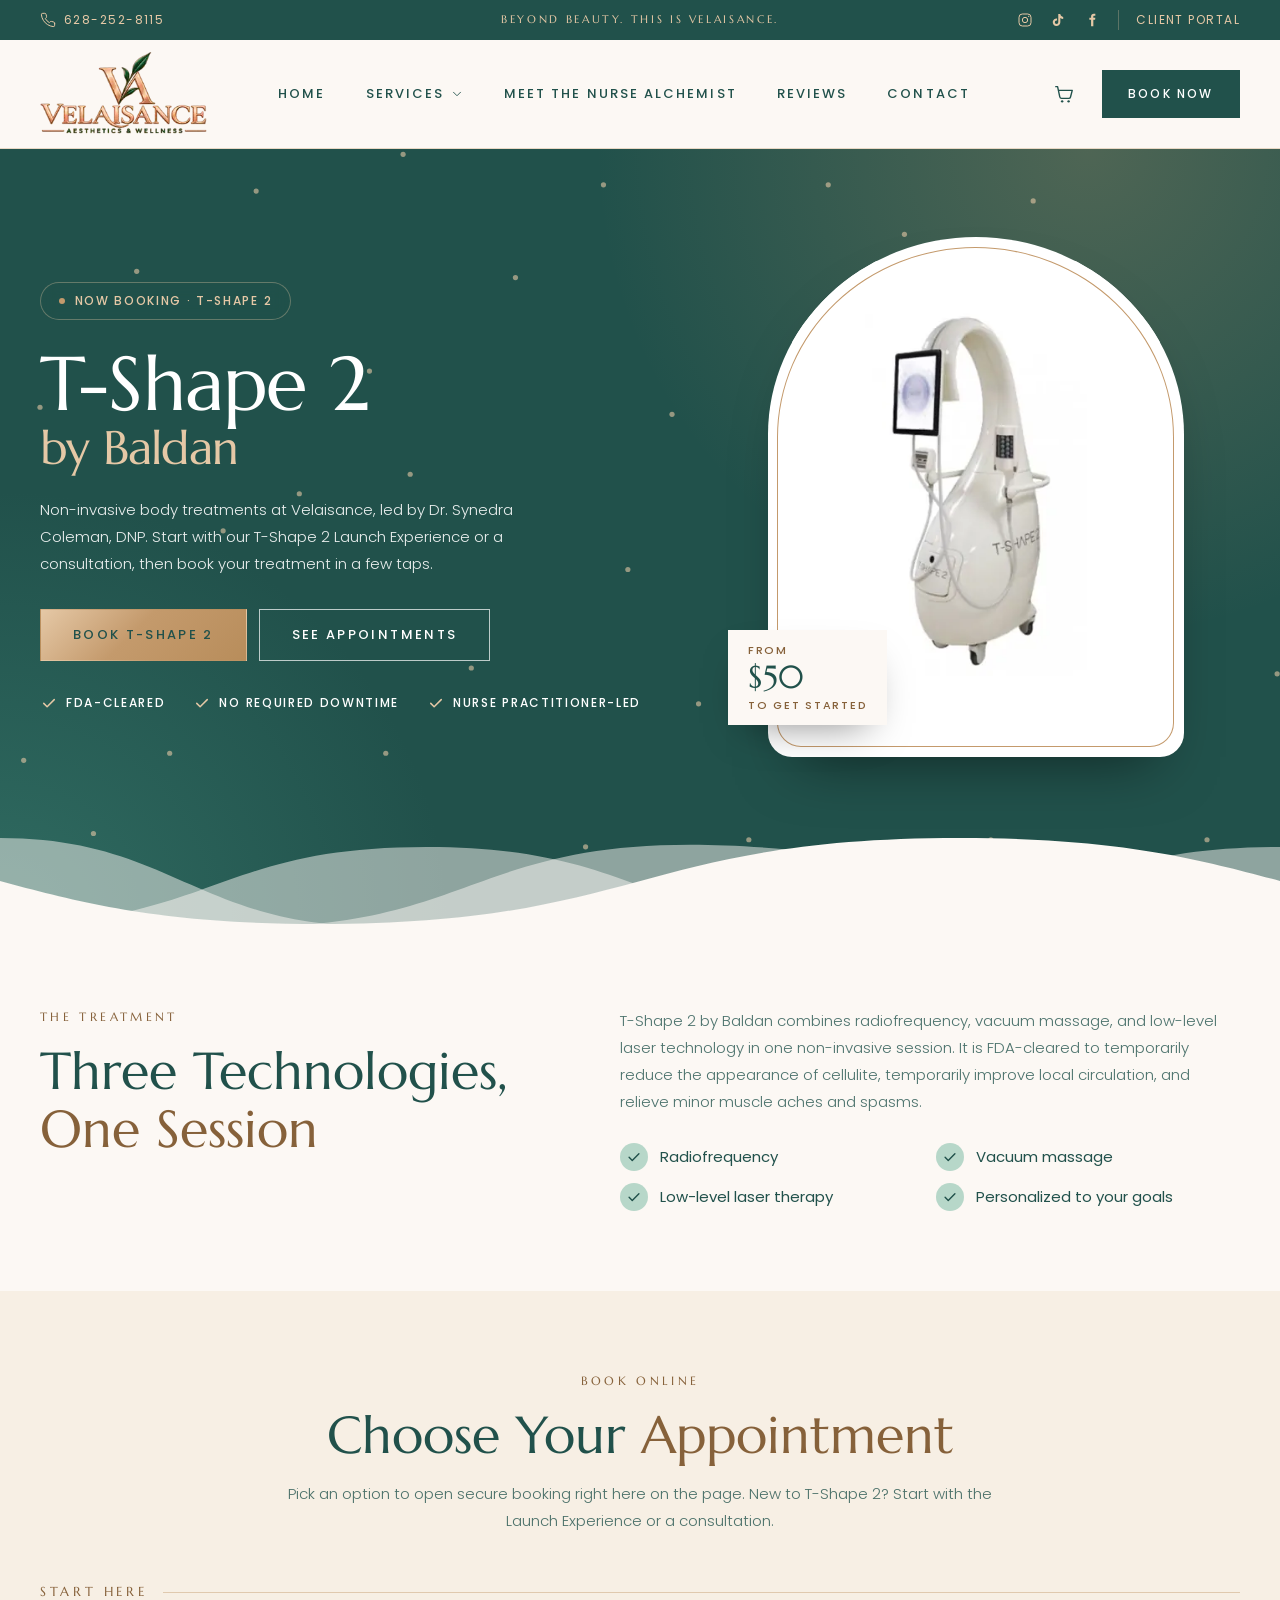
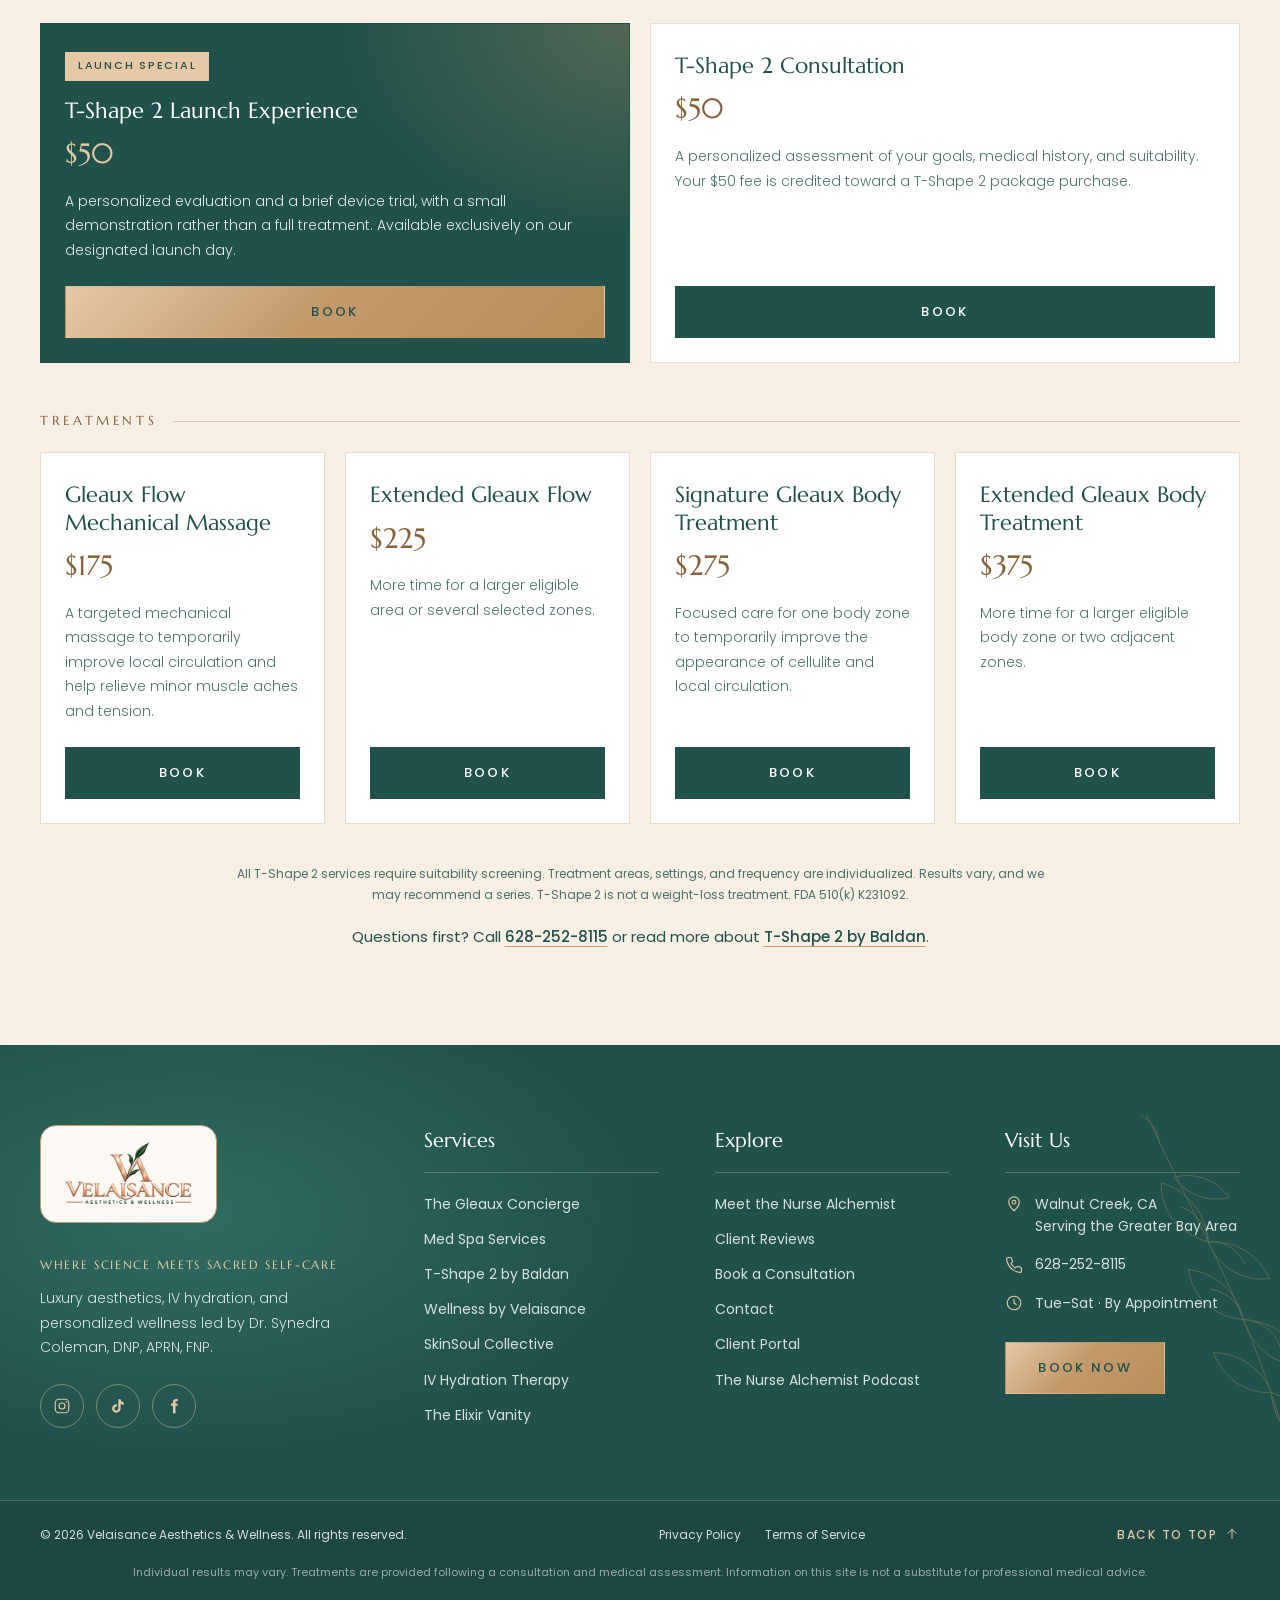
==== commit 2cb335e3: "Update" ====
--- a/t-shape/index.html
+++ b/t-shape/index.html
@@ -46,7 +46,7 @@
             </a>
             <div class="top-bar__messages" aria-live="polite">
                 <p class="top-bar__message is-active">Beyond Beauty. This Is Velaisance.</p>
-                <p class="top-bar__message"><a href="../index.html#newsletter">&#10022; The Nurse Alchemist Podcast &mdash; Coming Soon. Get Notified &rarr;</a></p>
+                <p class="top-bar__message"><a href="https://open.spotify.com/show/6z1pku0I9zaEbLr1d9MuW4" target="_blank" rel="noopener">&#10022; Listen to The Nurse Alchemist Podcast on Spotify &rarr;</a></p>
             </div>
             <div class="top-bar__links">
                 <a class="top-bar__social" href="https://www.instagram.com/">
@@ -273,7 +273,7 @@
                     <li><a href="https://book.prospyrmed.com/b212a09e-7ece-4e34-8ebd-a9736c8141d9/select-service?workspaceId=25875597-275b-4d12-b427-3f18097b015f&amp;locationId=57bc5251-1073-4fe5-9a47-7d9fa82c98e7&amp;categoryId=2fb22a71-de3f-44af-840c-d936cde6c6e3" target="_blank" rel="noopener" data-booking>Book a Consultation</a></li>
                     <li><a href="../html/contact.html">Contact</a></li>
                     <li><a href="../index.html#client-portal">Client Portal</a></li>
-                    <li><span class="site-footer__soon">The Nurse Alchemist Podcast <em>Coming Soon</em></span></li>
+                    <li><a href="https://open.spotify.com/show/6z1pku0I9zaEbLr1d9MuW4" target="_blank" rel="noopener">The Nurse Alchemist Podcast</a></li>
                 </ul>
             </nav>
 
